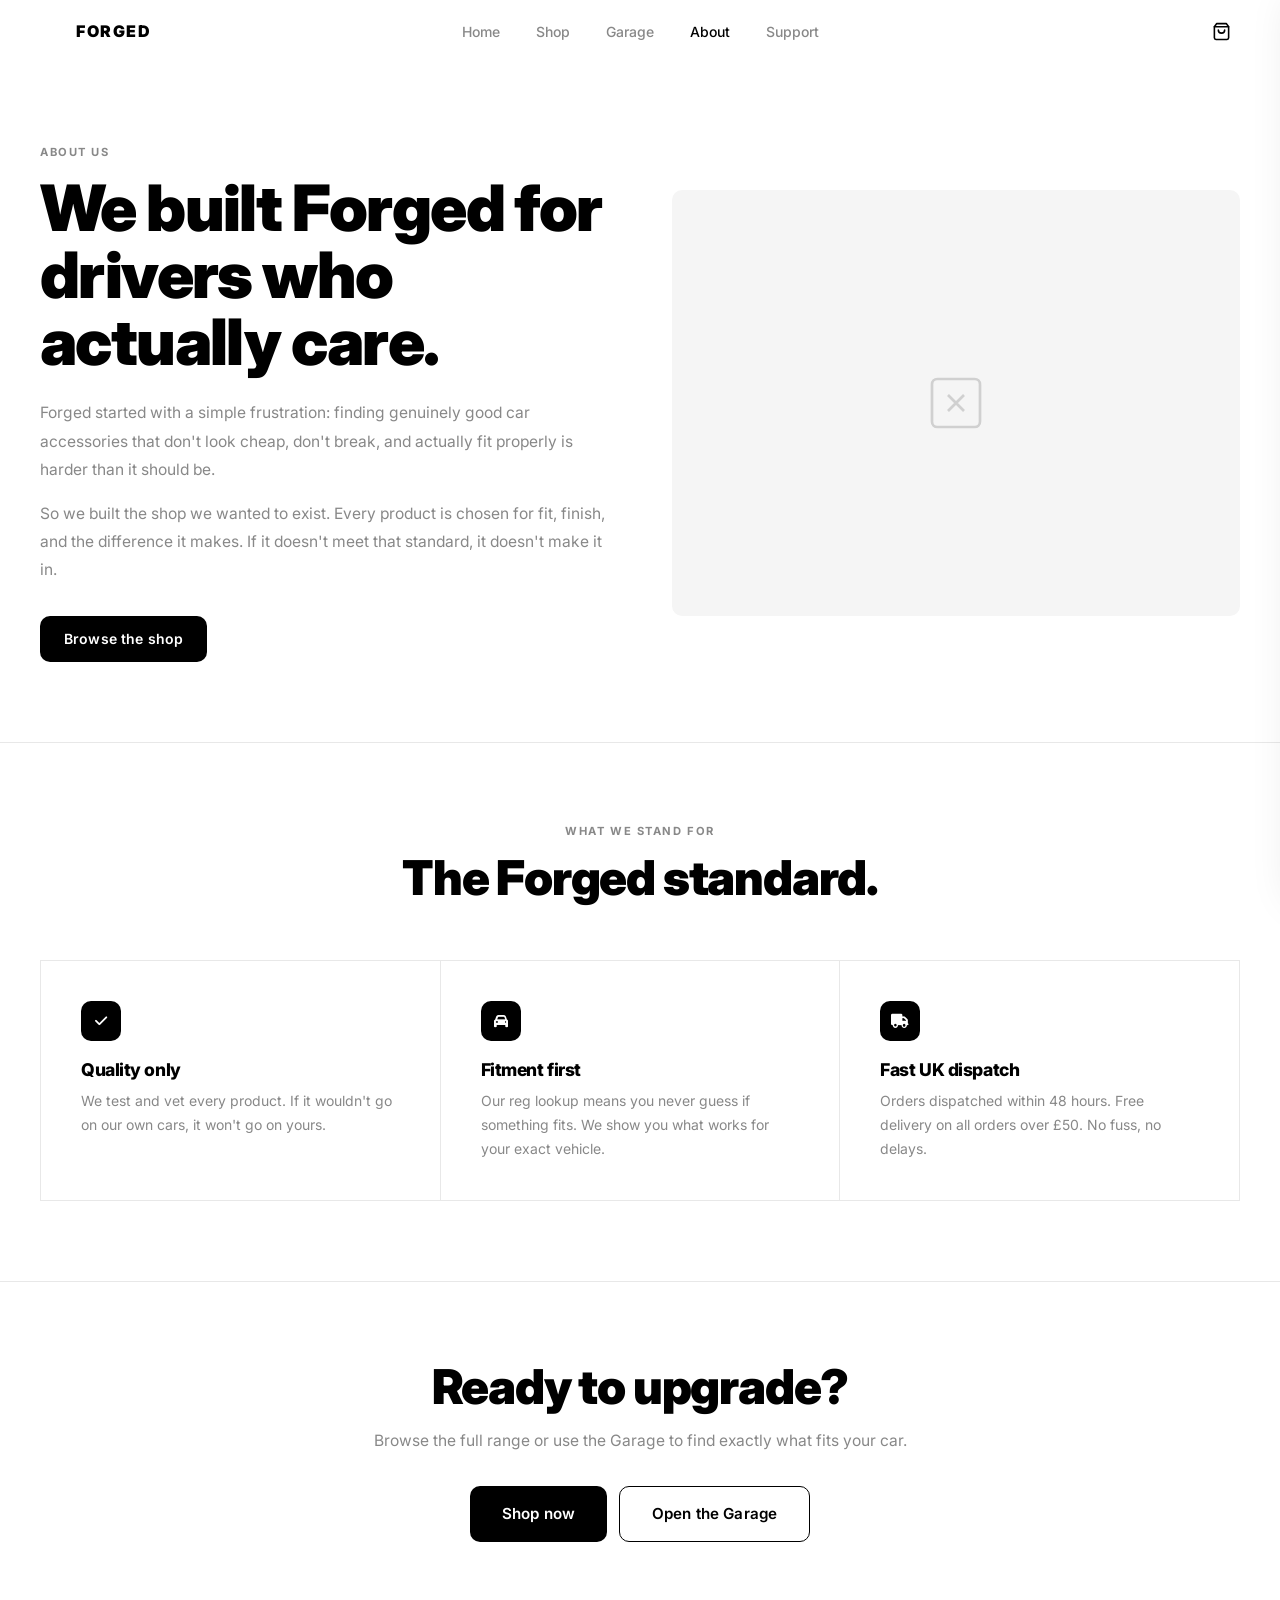
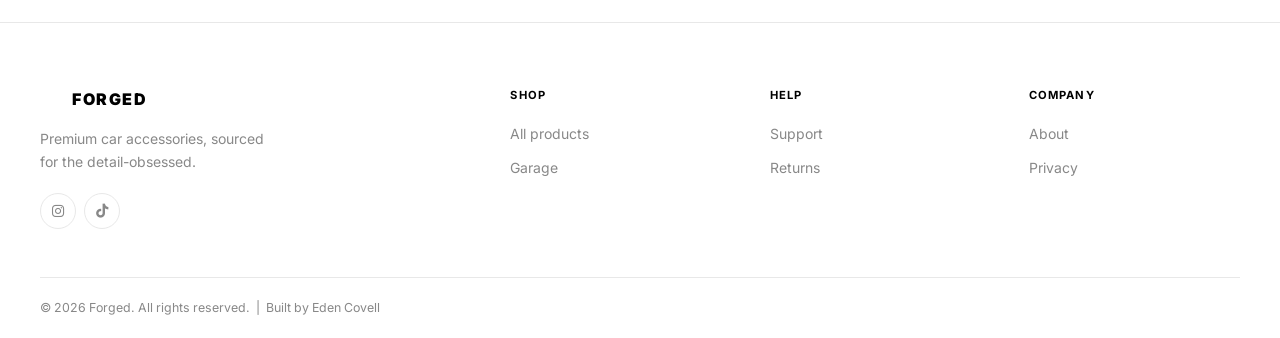
==== about.html @ adfc1748 "Drive. wave animation, Apple-style reveals, footer credit - Drive. now has a diagonal light sweep (:" ====
<!DOCTYPE html>
<html lang="en">
<head>
  <meta charset="UTF-8">
  <meta name="viewport" content="width=device-width, initial-scale=1.0">
  <title>About — Forged</title>
  <link rel="stylesheet" href="css/style.css">
  <link rel="stylesheet" href="https://cdnjs.cloudflare.com/ajax/libs/font-awesome/6.5.0/css/all.min.css">
  <link rel="preconnect" href="https://fonts.googleapis.com">
  <link rel="preconnect" href="https://fonts.gstatic.com" crossorigin>
  <link href="https://fonts.googleapis.com/css2?family=Inter:wght@300;400;500;600;700;800;900&display=swap" rel="stylesheet">
</head>
<body>

  <nav class="navbar" id="navbar">
    <div class="nav-inner">
      <a href="index.html" class="nav-logo">
        <div class="nav-logo-img-wrap"><img src="1.svg" alt="" class="nav-logo-img"></div>
        Forged
      </a>
      <ul class="nav-links">
        <li><a href="index.html">Home</a></li><li><a href="shop.html">Shop</a></li>
        <li><a href="garage.html">Garage</a></li><li><a href="about.html" class="active">About</a></li>
        <li><a href="contact.html">Support</a></li>
      </ul>
      <div class="nav-actions">
        <button class="nav-icon-btn" onclick="openCart()">
          <svg viewBox="0 0 24 24" fill="none" stroke="currentColor" stroke-width="2" stroke-linecap="round" stroke-linejoin="round"><path d="M6 2 3 6v14a2 2 0 0 0 2 2h14a2 2 0 0 0 2-2V6l-3-4z"/><line x1="3" x2="21" y1="6" y2="6"/><path d="M16 10a4 4 0 0 1-8 0"/></svg>
          <span class="cart-badge" style="display:none">0</span>
        </button>
        <div class="nav-hamburger" id="hamburger"><span></span><span></span><span></span></div>
      </div>
    </div>
  </nav>
  <div class="nav-mobile" id="mobile-nav">
    <a href="index.html">Home</a><a href="shop.html">Shop</a>
    <a href="garage.html">Garage</a><a href="about.html">About</a><a href="contact.html">Support</a>
  </div>

  <!-- About Hero -->
  <section class="about-hero-sec" style="padding: 80px 40px; border-bottom: 1px solid var(--grey-200);">
    <div class="about-hero-grid" style="max-width: var(--content-w); margin: 0 auto; display: grid; grid-template-columns: 1fr 1fr; gap: 64px; align-items: center;">
      <div class="reveal">
        <p class="section-label">About us</p>
        <h1 style="font-size: clamp(2.5rem, 5vw, 4rem); font-weight: 900; letter-spacing: -0.025em; margin-bottom: 24px;">We built Forged for drivers who actually care.</h1>
        <p style="color: var(--grey-500); line-height: 1.8; font-size: 0.975rem; margin-bottom: 16px;">
          Forged started with a simple frustration: finding genuinely good car accessories that don't look cheap, don't break, and actually fit properly is harder than it should be.
        </p>
        <p style="color: var(--grey-500); line-height: 1.8; font-size: 0.975rem; margin-bottom: 32px;">
          So we built the shop we wanted to exist. Every product is chosen for fit, finish, and the difference it makes. If it doesn't meet that standard, it doesn't make it in.
        </p>
        <a href="shop.html" class="btn btn-primary">Browse the shop</a>
      </div>
      <div class="reveal reveal-delay-1">
        <div style="aspect-ratio: 4/3; background: var(--grey-100); border-radius: var(--radius); overflow: hidden; display: flex; align-items: center; justify-content: center;">
          <!-- Replace with a real image -->
          <svg width="64" height="64" viewBox="0 0 24 24" fill="none" stroke="var(--grey-300)" stroke-width="1">
            <rect x="3" y="3" width="18" height="18" rx="2"/><path d="m9 9 6 6M15 9l-6 6"/>
          </svg>
        </div>
      </div>
    </div>
  </section>

  <!-- Values -->
  <section class="about-values-sec" style="padding: 80px 40px; border-bottom: 1px solid var(--grey-200);">
    <div style="max-width: var(--content-w); margin: 0 auto;">
      <div style="text-align: center; margin-bottom: 56px;" class="reveal">
        <p class="section-label">What we stand for</p>
        <h2 class="section-title">The Forged standard.</h2>
      </div>
      <div class="about-values-grid" style="display: grid; grid-template-columns: repeat(3, 1fr); gap: 1px; background: var(--grey-200); border: 1px solid var(--grey-200);">
        <div style="background: var(--white); padding: 40px;" class="reveal">
          <div style="width:40px;height:40px;background:var(--black);border-radius:10px;display:flex;align-items:center;justify-content:center;margin-bottom:20px;">
            <i class="fa-solid fa-check" style="color:white;font-size:14px;"></i>
          </div>
          <h4 style="font-size: 1.1rem; font-weight: 800; margin-bottom: 10px;">Quality only</h4>
          <p style="color: var(--grey-500); font-size: 0.875rem; line-height: 1.7;">We test and vet every product. If it wouldn't go on our own cars, it won't go on yours.</p>
        </div>
        <div style="background: var(--white); padding: 40px;" class="reveal reveal-delay-1">
          <div style="width:40px;height:40px;background:var(--black);border-radius:10px;display:flex;align-items:center;justify-content:center;margin-bottom:20px;">
            <i class="fa-solid fa-car" style="color:white;font-size:14px;"></i>
          </div>
          <h4 style="font-size: 1.1rem; font-weight: 800; margin-bottom: 10px;">Fitment first</h4>
          <p style="color: var(--grey-500); font-size: 0.875rem; line-height: 1.7;">Our reg lookup means you never guess if something fits. We show you what works for your exact vehicle.</p>
        </div>
        <div style="background: var(--white); padding: 40px;" class="reveal reveal-delay-2">
          <div style="width:40px;height:40px;background:var(--black);border-radius:10px;display:flex;align-items:center;justify-content:center;margin-bottom:20px;">
            <i class="fa-solid fa-truck" style="color:white;font-size:14px;"></i>
          </div>
          <h4 style="font-size: 1.1rem; font-weight: 800; margin-bottom: 10px;">Fast UK dispatch</h4>
          <p style="color: var(--grey-500); font-size: 0.875rem; line-height: 1.7;">Orders dispatched within 48 hours. Free delivery on all orders over £50. No fuss, no delays.</p>
        </div>
      </div>
    </div>
  </section>

  <!-- CTA -->
  <section style="padding: 80px 40px; text-align: center;">
    <div style="max-width: 600px; margin: 0 auto;" class="reveal">
      <h2 class="section-title" style="margin-bottom: 16px;">Ready to upgrade?</h2>
      <p style="color: var(--grey-500); margin-bottom: 32px; font-size: 0.975rem;">Browse the full range or use the Garage to find exactly what fits your car.</p>
      <div style="display: flex; gap: 12px; justify-content: center; flex-wrap: wrap;">
        <a href="shop.html" class="btn btn-primary btn-lg">Shop now</a>
        <a href="garage.html" class="btn btn-outline btn-lg">Open the Garage</a>
      </div>
    </div>
  </section>

  <footer>
    <div class="footer-inner">
      <div class="footer-top">
        <div>
          <div class="footer-brand-logo"><div class="footer-logo-img-wrap"><img src="1.svg" alt="" class="footer-logo-img"></div>Forged</div>
          <p class="footer-tagline">Premium car accessories, sourced for the detail-obsessed.</p>
          <div class="footer-socials"><a href="#" class="footer-social"><i class="fa-brands fa-instagram"></i></a><a href="#" class="footer-social"><i class="fa-brands fa-tiktok"></i></a></div>
        </div>
        <div><p class="footer-col-title">Shop</p><div class="footer-links"><a href="shop.html">All products</a><a href="garage.html">Garage</a></div></div>
        <div><p class="footer-col-title">Help</p><div class="footer-links"><a href="contact.html">Support</a><a href="contact.html">Returns</a></div></div>
        <div><p class="footer-col-title">Company</p><div class="footer-links"><a href="about.html">About</a><a href="privacy.html">Privacy</a></div></div>
      </div>
      <div class="footer-bottom"><p class="footer-copy">&copy; 2026 Forged. All rights reserved. &nbsp;|&nbsp; Built by Eden Covell</p></div>
    </div>
  </footer>

  <div class="cart-overlay" id="cart-overlay"></div>
  <div class="cart-drawer" id="cart-drawer">
    <div class="cart-drawer-header">
      <div><p class="cart-drawer-title">Your cart</p><p class="cart-drawer-count" id="cart-drawer-count">0 items</p></div>
      <button class="cart-close" onclick="closeCart()">&times;</button>
    </div>
    <div class="cart-items-list" id="cart-items-list"></div>
    <div class="cart-drawer-footer" id="cart-drawer-footer" style="display:none;">
      <div class="cart-total-row"><span class="cart-total-label">Total</span><span class="cart-total-amount" id="cart-total">£0.00</span></div>
      <button class="btn btn-primary btn-lg cart-checkout-btn" onclick="shopifyCheckout()">Checkout</button>
      <p class="cart-note">Free UK delivery on orders over £50</p>
    </div>
  </div>

  <script src="js/cart.js"></script>
  <script src="js/shopify.js"></script>
  <script src="js/main.js"></script>
</body>
</html>
---- css/style.css ----
/* ============================================================
   FORGED — Style Sheet
   Black/White Premium — Inter Font
   ============================================================ */

/* ---- Variables ---- */
:root {
  --black: #000000;
  --white: #ffffff;
  --grey-100: #f5f5f5;
  --grey-200: #e8e8e8;
  --grey-300: #d0d0d0;
  --grey-500: #888888;
  --grey-700: #444444;
  --font: 'Inter', -apple-system, BlinkMacSystemFont, 'Segoe UI', sans-serif;
  --nav-h: 64px;
  --max-w: 1440px;
  --content-w: 1280px;
  --radius: 10px;
  --radius-pill: 999px;
  --transition: 180ms ease;
}

/* ---- Reset ---- */
*, *::before, *::after { box-sizing: border-box; margin: 0; padding: 0; }
html { font-size: 16px; scroll-behavior: smooth; -webkit-text-size-adjust: 100%; }
body {
  font-family: var(--font);
  background: var(--white);
  color: var(--black);
  line-height: 1.6;
  -webkit-font-smoothing: antialiased;
}
img { display: block; max-width: 100%; }
a { color: inherit; text-decoration: none; }
ul { list-style: none; }
button { font-family: var(--font); cursor: pointer; border: none; background: none; }
input, select, textarea { font-family: var(--font); }

/* ---- Typography ---- */
h1, h2, h3, h4 { line-height: 1.05; letter-spacing: -0.025em; font-weight: 900; }

/* ---- Layout ---- */
.wrap       { max-width: var(--content-w); margin: 0 auto; padding: 0 40px; }
.wrap--wide { max-width: var(--max-w);     margin: 0 auto; padding: 0 40px; }

/* ---- Buttons ---- */
.btn {
  display: inline-flex; align-items: center; gap: 8px;
  padding: 12px 24px;
  font-size: 0.875rem; font-weight: 600; letter-spacing: 0.01em;
  border-radius: var(--radius);
  transition: var(--transition);
  white-space: nowrap;
  cursor: pointer;
}
.btn-primary { background: var(--black); color: var(--white); }
.btn-primary:hover { background: #222; transform: translateY(-1px); }
.btn-outline { background: transparent; color: var(--black); border: 1.5px solid var(--black); }
.btn-outline:hover { background: var(--black); color: var(--white); }
.btn-ghost { background: var(--grey-100); color: var(--black); border: 1px solid var(--grey-200); }
.btn-ghost:hover { background: var(--grey-200); }
.btn-sm  { padding: 8px 16px; font-size: 0.8rem; }
.btn-lg  { padding: 15px 32px; font-size: 0.95rem; border-radius: var(--radius); }
.btn-xs  { padding: 6px 12px; font-size: 0.75rem; }

/* ---- Divider ---- */
.divider { height: 1px; background: var(--grey-200); border: none; margin: 0; }

/* ============================================================
   NAVBAR
   ============================================================ */
.navbar {
  position: sticky; top: 0; z-index: 100;
  background: var(--white);
  border-bottom: 1px solid transparent;
  transition: border-color var(--transition), box-shadow var(--transition);
  height: var(--nav-h);
}
.navbar.scrolled {
  border-color: var(--grey-200);
  box-shadow: 0 1px 16px rgba(0,0,0,0.06);
}
.nav-inner {
  display: grid;
  grid-template-columns: 1fr auto 1fr;
  align-items: center;
  height: 100%;
  max-width: var(--max-w);
  margin: 0 auto;
  padding: 0 40px;
}
.nav-logo {
  font-size: 1rem; font-weight: 900;
  letter-spacing: 0.1em; text-transform: uppercase;
  display: flex; align-items: center; gap: 8px;
  color: var(--black);
}
.nav-logo-img-wrap {
  width: 28px; height: 28px;
  overflow: hidden;
  position: relative;
  flex-shrink: 0;
}
.nav-logo-img {
  position: absolute;
  width: 70px; height: 70px;
  top: -15px; left: -21px;
}

.nav-links { display: flex; align-items: center; gap: 36px; }
.nav-links a {
  font-size: 0.875rem; font-weight: 500;
  color: var(--grey-500);
  transition: color var(--transition);
}
.nav-links a:hover, .nav-links a.active { color: var(--black); }

.nav-actions {
  display: flex; align-items: center; justify-content: flex-end; gap: 4px;
}
.nav-icon-btn {
  position: relative; width: 38px; height: 38px;
  display: flex; align-items: center; justify-content: center;
  border-radius: 50%; color: var(--black);
  transition: background var(--transition);
}
.nav-icon-btn:hover { background: var(--grey-100); }
.nav-icon-btn svg { width: 19px; height: 19px; }
.cart-badge {
  position: absolute; top: 3px; right: 3px;
  min-width: 16px; height: 16px;
  background: var(--black); color: var(--white);
  font-size: 9px; font-weight: 700; border-radius: 999px;
  display: flex; align-items: center; justify-content: center;
  padding: 0 3px;
}

/* Hamburger with X animation */
.nav-hamburger {
  display: none;
  flex-direction: column; gap: 5px;
  width: 38px; height: 38px;
  align-items: center; justify-content: center; cursor: pointer;
}
.nav-hamburger span {
  display: block; width: 22px; height: 2px;
  background: var(--black); border-radius: 2px;
  transition: transform 280ms cubic-bezier(0.4,0,0.2,1),
              opacity 200ms ease;
  transform-origin: center;
}
.nav-hamburger.open span:nth-child(1) { transform: translateY(7px) rotate(45deg); }
.nav-hamburger.open span:nth-child(2) { opacity: 0; transform: scaleX(0); }
.nav-hamburger.open span:nth-child(3) { transform: translateY(-7px) rotate(-45deg); }

.nav-mobile {
  display: none;
  position: fixed; top: var(--nav-h); left: 0; right: 0;
  background: var(--white); border-bottom: 1px solid var(--grey-200);
  padding: 16px 24px;
  flex-direction: column; gap: 4px;
  z-index: 99;
  box-shadow: 0 8px 24px rgba(0,0,0,0.08);
}
.nav-mobile.open { display: flex; }
.nav-mobile a {
  padding: 12px 0; font-size: 1rem; font-weight: 600;
  border-bottom: 1px solid var(--grey-100); color: var(--black);
}
.nav-mobile a:last-child { border-bottom: none; }

/* ============================================================
   HERO — Full-screen animated
   ============================================================ */
@keyframes hwReveal {
  from { opacity: 0; transform: translateY(64px) skewY(2deg); filter: blur(3px); }
  to   { opacity: 1; transform: none; filter: blur(0); }
}
@keyframes fadeUp {
  from { opacity: 0; transform: translateY(22px); }
  to   { opacity: 1; transform: none; }
}
@keyframes fadeIn {
  from { opacity: 0; }
  to   { opacity: 1; }
}
@keyframes carbonShimmer {
  0%   { transform: translateX(-130%); opacity: 0; }
  12%  { opacity: 1; }
  88%  { opacity: 1; }
  100% { transform: translateX(130%); opacity: 0; }
}
@keyframes carbonGlow {
  0%, 100% { opacity: 0.09; }
  50%       { opacity: 0.19; }
}

@keyframes scrollPulse {
  0%, 100% { transform: scaleY(0); transform-origin: top; opacity: 1; }
  60%       { transform: scaleY(1); transform-origin: top; opacity: 1; }
  61%       { transform: scaleY(1); transform-origin: bottom; }
  100%      { transform: scaleY(0); transform-origin: bottom; opacity: 0.4; }
}

.hero {
  position: relative;
  min-height: 100vh;
  display: flex; align-items: center;
  overflow: hidden;
  background-color: #0b0b0b;
  background-image:
    repeating-linear-gradient(
      45deg,
      transparent 0, transparent 5px,
      rgba(255,255,255,0.028) 5px, rgba(255,255,255,0.028) 6px,
      transparent 6px, transparent 12px,
      rgba(255,255,255,0.014) 12px, rgba(255,255,255,0.014) 13px
    ),
    repeating-linear-gradient(
      -45deg,
      transparent 0, transparent 5px,
      rgba(255,255,255,0.028) 5px, rgba(255,255,255,0.028) 6px,
      transparent 6px, transparent 12px,
      rgba(255,255,255,0.014) 12px, rgba(255,255,255,0.014) 13px
    );
  background-size: 13px 13px;
}
.hero-bg {
  position: absolute; inset: 0; pointer-events: none; overflow: hidden;
}
.hero-bg-word {
  position: absolute; right: -0.03em; bottom: -0.07em;
  font-size: clamp(10rem, 19vw, 21rem);
  font-weight: 900; letter-spacing: -0.04em; line-height: 1;
  color: rgba(255,255,255,0.022);
  user-select: none; text-transform: uppercase; pointer-events: none;
}
.hero-carbon-shimmer {
  position: absolute; inset: 0;
  background: linear-gradient(
    103deg,
    transparent 0%, transparent 35%,
    rgba(255,255,255,0.025) 41%,
    rgba(255,255,255,0.09) 50%,
    rgba(255,255,255,0.025) 59%,
    transparent 65%, transparent 100%
  );
  animation: carbonShimmer 7s cubic-bezier(0.4,0,0.6,1) infinite;
  animation-delay: 2s;
  pointer-events: none; will-change: transform;
}
.hero-carbon-fmark {
  position: absolute; inset: 0;
  display: flex; align-items: center; justify-content: center;
  pointer-events: none;
}
.hero-carbon-fmark img {
  width: min(70%, 460px);
  mix-blend-mode: screen;
  animation: carbonGlow 8s ease-in-out infinite;
  user-select: none;
}
.hero-carbon-vignette {
  position: absolute; inset: 0;
  background: radial-gradient(ellipse 90% 90% at 40% 50%, transparent 28%, rgba(0,0,0,0.55) 100%);
  pointer-events: none;
}
.hero-inner {
  position: relative; z-index: 2;
  max-width: var(--content-w); margin: 0 auto; width: 100%;
  padding: 120px 80px 100px;
}
.hero-eyebrow {
  margin-bottom: 28px;
  animation: fadeUp 0.6s 0.1s both;
}
.hero-badge {
  display: inline-flex; align-items: center;
  padding: 5px 14px;
  border: 1px solid rgba(255,255,255,0.18); border-radius: 999px;
  font-size: 0.68rem; font-weight: 700;
  letter-spacing: 0.12em; text-transform: uppercase;
  color: rgba(255,255,255,0.5);
}
.hero-headline {
  font-size: clamp(4rem, 8vw, 9rem);
  font-weight: 900; line-height: 0.92; letter-spacing: -0.04em;
  color: #fff; margin-bottom: 32px;
}
/* Each word animates individually */
.hw {
  display: inline-block;
  animation: hwReveal 0.9s cubic-bezier(0.16, 1, 0.3, 1) var(--d, 0s) both;
}
/* "Drive." — light wave sweeps left to right like CF catching light */
.hw-carbon {
  position: relative;
  display: inline-block;
  overflow: hidden;
  color: rgba(255,255,255,0.55);
  animation:
    hwReveal 0.9s cubic-bezier(0.16, 1, 0.3, 1) 0.5s both,
    driveGlow 5s ease-in-out 1.4s infinite;
}
.hw-carbon::before {
  content: '';
  position: absolute;
  top: -5%; left: 0;
  width: 65px;
  height: 110%;
  background: linear-gradient(
    90deg,
    transparent 0%,
    rgba(255,255,255,0.12) 20%,
    rgba(255,255,255,0.88) 50%,
    rgba(255,255,255,0.12) 80%,
    transparent 100%
  );
  transform: skewX(-18deg);
  animation: driveWave 5s ease-in-out 1.4s infinite;
  pointer-events: none;
}
@keyframes driveGlow {
  0%   { filter: brightness(0.72); }
  20%  { filter: brightness(1.5) drop-shadow(0 0 20px rgba(255,255,255,0.55)) drop-shadow(0 0 50px rgba(255,255,255,0.2)); }
  62%  { filter: brightness(1.5) drop-shadow(0 0 20px rgba(255,255,255,0.55)) drop-shadow(0 0 50px rgba(255,255,255,0.2)); }
  84%  { filter: brightness(0.72); }
  100% { filter: brightness(0.72); }
}
@keyframes driveWave {
  0%   { left: -12%; opacity: 0; }
  14%  { left: -12%; opacity: 0; }
  16%  { opacity: 1; }
  44%  { left: 112%; opacity: 1; }
  45%  { left: 112%; opacity: 0; }
  100% { left: 112%; opacity: 0; }
}
.hero-sub {
  font-size: 1rem; color: rgba(255,255,255,0.42);
  margin-bottom: 40px; max-width: 400px; line-height: 1.75;
  animation: fadeUp 0.7s 0.65s both;
}
.hero-actions {
  display: flex; gap: 12px; flex-wrap: wrap;
  margin-bottom: 72px;
  animation: fadeUp 0.7s 0.8s both;
}
.btn-white { background: #fff; color: #000; }
.btn-white:hover { background: #e5e5e5; transform: translateY(-2px); }
.btn-ghost-white {
  background: transparent; color: rgba(255,255,255,0.7);
  border: 1.5px solid rgba(255,255,255,0.2);
}
.btn-ghost-white:hover {
  color: #fff; border-color: rgba(255,255,255,0.5);
  background: rgba(255,255,255,0.06);
}
.hero-stats {
  display: flex; align-items: center;
  animation: fadeUp 0.7s 0.95s both;
}
.hero-stat { display: flex; flex-direction: column; gap: 4px; padding: 0 28px; }
.hero-stat:first-child { padding-left: 0; }
.hero-stat-n {
  font-size: 1.7rem; font-weight: 900; color: #fff;
  letter-spacing: -0.03em; line-height: 1;
}
.hero-stat-l {
  font-size: 0.7rem; color: rgba(255,255,255,0.36);
  font-weight: 500; letter-spacing: 0.03em;
}
.hero-stat-div {
  width: 1px; height: 30px; background: rgba(255,255,255,0.1); flex-shrink: 0;
}
.hero-scroll {
  position: absolute; bottom: 32px; left: 80px;
  display: flex; flex-direction: column; align-items: center; gap: 10px;
  color: rgba(255,255,255,0.25); font-size: 0.6rem;
  font-weight: 700; letter-spacing: 0.12em; text-transform: uppercase;
  animation: fadeIn 1s 1.4s both; pointer-events: none;
}
.hero-scroll-track {
  width: 1px; height: 38px;
  background: rgba(255,255,255,0.12);
  position: relative; overflow: hidden;
}
.hero-scroll-track::after {
  content: ''; position: absolute; inset: 0;
  background: rgba(255,255,255,0.65);
  transform: scaleY(0); transform-origin: top;
  animation: scrollPulse 2.2s ease-in-out 1.8s infinite;
}

/* ============================================================
   FEATURE STRIP
   ============================================================ */
.feature-strip {
  background: #080808;
  border-bottom: 1px solid #1e1e1e;
}
.feature-strip-inner {
  max-width: var(--max-w); margin: 0 auto;
  padding: 0 40px;
  display: grid; grid-template-columns: 1fr auto 1fr auto 1fr auto 1fr;
  align-items: center; height: 54px;
}
.feature-item {
  display: flex; align-items: center; justify-content: center; gap: 9px;
  font-size: 0.76rem; font-weight: 600; letter-spacing: 0.01em;
  color: rgba(255,255,255,0.38);
}
.feature-item i { color: rgba(255,255,255,0.2); font-size: 0.82rem; }
.feature-sep { width: 1px; height: 18px; background: rgba(255,255,255,0.08); }

/* ============================================================
   REG LOOKUP SECTION — UK Plate style
   ============================================================ */
.reg-section {
  padding: 80px 40px;
  border-bottom: 1px solid #222;
  background-color: #0d0d0d;
  background-image:
    repeating-linear-gradient(
      -45deg,
      rgba(255,255,255,0) 0px, rgba(255,255,255,0) 2px,
      rgba(255,255,255,0.036) 2px, rgba(255,255,255,0.036) 3px,
      rgba(255,255,255,0) 3px, rgba(255,255,255,0) 5px,
      rgba(255,255,255,0.015) 5px, rgba(255,255,255,0.015) 6px,
      rgba(255,255,255,0) 6px, rgba(255,255,255,0) 8px
    ),
    repeating-linear-gradient(
      45deg,
      rgba(255,255,255,0) 0px, rgba(255,255,255,0) 2px,
      rgba(255,255,255,0.036) 2px, rgba(255,255,255,0.036) 3px,
      rgba(255,255,255,0) 3px, rgba(255,255,255,0) 5px,
      rgba(255,255,255,0.015) 5px, rgba(255,255,255,0.015) 6px,
      rgba(255,255,255,0) 6px, rgba(255,255,255,0) 8px
    );
  background-size: 8px 8px, 8px 8px;
}
.reg-section .section-label  { color: rgba(255,255,255,0.4); }
.reg-section .section-title  { color: var(--white); }
.reg-section .section-sub    { color: rgba(255,255,255,0.5); }
.reg-section .reg-disclaimer { color: rgba(255,255,255,0.3); }
.reg-section-inner {
  max-width: 600px; margin: 0 auto; text-align: center;
}
.section-label {
  font-size: 0.7rem; font-weight: 700;
  letter-spacing: 0.14em; text-transform: uppercase;
  color: var(--grey-500); margin-bottom: 12px;
}
.section-title {
  font-size: clamp(1.8rem, 4vw, 3rem);
  font-weight: 900; letter-spacing: -0.025em; margin-bottom: 12px;
}
.section-sub {
  color: var(--grey-500); font-size: 0.925rem;
  max-width: 480px; margin: 0 auto 40px; line-height: 1.7;
}

.reg-form {
  display: flex; gap: 10px;
  max-width: 480px; margin: 0 auto 20px;
  align-items: stretch;
}
.reg-form-plate {
  display: flex; flex: 1;
  border-radius: 8px; overflow: hidden;
  border: 3px solid var(--black);
  height: 58px;
}
.reg-gb {
  background: #003399; color: var(--white);
  width: 56px; flex-shrink: 0;
  display: flex; flex-direction: column;
  align-items: center; justify-content: center; gap: 4px;
}
.reg-gb-flag-svg {
  width: 30px; height: 19px;
  border-radius: 3px; display: block;
  box-shadow: 0 0 0 1.5px rgba(255,255,255,0.35);
}
.reg-gb-text { font-size: 8px; font-weight: 900; letter-spacing: 0.05em; }
.reg-input {
  flex: 1; border: none;
  background: #FFDD00;
  padding: 0 14px 8px;
  font-size: 1.4rem; font-weight: 900;
  letter-spacing: 0.12em; text-transform: uppercase;
  color: var(--black); font-family: var(--font);
}
.reg-input::placeholder {
  font-weight: 700;
  color: rgba(0,0,0,0.32);
  letter-spacing: 0.08em;
}
.reg-input:focus { outline: none; }
.reg-submit {
  height: 58px;
  background: #003399; color: var(--white);
  border: none; padding: 0 22px;
  border-radius: 8px;
  font-size: 0.875rem; font-weight: 700;
  cursor: pointer; white-space: nowrap;
  letter-spacing: 0.04em; text-transform: uppercase;
  transition: background var(--transition);
  flex-shrink: 0; font-family: var(--font);
  display: flex; align-items: center; gap: 8px;
}
.reg-submit:hover { background: #004acc; }
.reg-submit:disabled { opacity: 0.5; cursor: not-allowed; }

.reg-result-box { min-height: 48px; margin-top: 16px; }
.reg-result {
  display: flex; align-items: center; justify-content: center;
  gap: 20px; flex-wrap: wrap;
  padding: 16px 24px;
  background: var(--white); border: 1px solid var(--grey-200); border-radius: var(--radius);
}
.reg-result-vehicle { display: flex; align-items: center; gap: 10px; flex-wrap: wrap; }
.reg-make { font-size: 1.1rem; font-weight: 900; text-transform: uppercase; letter-spacing: 0.04em; }
.reg-model { font-size: 1.1rem; font-weight: 600; }
.reg-trim, .reg-year { font-size: 0.875rem; color: var(--grey-500); }
.reg-error {
  padding: 12px 16px;
  background: #fff3f3; border: 1px solid #ffd0d0;
  border-radius: var(--radius); color: #c0392b; font-size: 0.875rem;
}
.reg-disclaimer { font-size: 0.72rem; color: var(--grey-500); margin-top: 16px; }

/* ============================================================
   PRODUCTS GRID
   ============================================================ */
.products-section {
  padding: 80px 0;
  border-bottom: 1px solid var(--grey-200);
}
.section-header {
  display: flex; align-items: flex-end; justify-content: space-between;
  margin-bottom: 40px;
  padding: 0 40px;
  max-width: var(--max-w); margin-left: auto; margin-right: auto;
}
.section-header-left .section-label { margin-bottom: 8px; }
.section-header-left .section-title { margin-bottom: 0; }

.products-grid {
  display: grid;
  grid-template-columns: repeat(4, 1fr);
  border-top: 1px solid var(--grey-200);
  border-left: 1px solid var(--grey-200);
}
.product-card {
  border-right: 1px solid var(--grey-200);
  border-bottom: 1px solid var(--grey-200);
  display: flex; flex-direction: column;
  background: var(--white);
  transition: background 220ms ease;
  cursor: pointer;
  overflow: hidden;
  position: relative;
}
.product-card::before {
  content: ''; position: absolute;
  top: 0; left: 0; bottom: 0; width: 2px;
  background: var(--black);
  transform: scaleY(0); transform-origin: bottom;
  transition: transform 360ms cubic-bezier(0.16, 1, 0.3, 1);
  z-index: 1;
}
.product-card:hover::before { transform: scaleY(1); }
.product-card:hover { background: var(--grey-100); }
.product-img {
  aspect-ratio: 4/3; overflow: hidden;
  background: var(--grey-100);
  position: relative;
}
.product-img img {
  width: 100%; height: 100%; object-fit: cover;
  transition: transform 500ms cubic-bezier(0.4,0,0.2,1);
}
.product-card:hover .product-img img { transform: scale(1.06); }
.product-img-placeholder {
  width: 100%; height: 100%;
  display: flex; align-items: center; justify-content: center;
  background: var(--grey-100);
}
.product-img-placeholder svg { color: var(--grey-300); }
.product-badge {
  position: absolute; top: 10px; left: 10px;
  background: var(--black); color: var(--white);
  font-size: 0.65rem; font-weight: 700;
  letter-spacing: 0.06em; text-transform: uppercase;
  padding: 3px 9px; border-radius: var(--radius-pill);
}
.product-info {
  flex: 1; padding: 18px 20px 12px;
  display: flex; flex-direction: column; gap: 4px;
}
.product-category {
  font-size: 0.65rem; font-weight: 600;
  letter-spacing: 0.08em; text-transform: uppercase;
  color: var(--grey-500);
}
.product-name { font-size: 0.9rem; font-weight: 700; line-height: 1.3; margin-top: 2px; }
.product-footer {
  display: flex; align-items: center; justify-content: space-between;
  padding: 0 20px 18px;
}
.product-price { font-size: 1rem; font-weight: 800; }
.product-price .was {
  font-size: 0.8rem; font-weight: 400;
  color: var(--grey-500); text-decoration: line-through; margin-left: 6px;
}
.product-add-btn {
  display: inline-flex; align-items: center; gap: 5px;
  padding: 7px 13px;
  background: var(--black); color: var(--white);
  border-radius: var(--radius); font-size: 0.75rem; font-weight: 600;
  cursor: pointer; border: none;
  transition: background var(--transition), transform var(--transition);
  font-family: var(--font); white-space: nowrap;
}
.product-add-btn:hover { background: #333; transform: translateY(-1px); }

/* Shop page filters */
.shop-filters {
  display: flex; gap: 8px; flex-wrap: wrap;
  padding: 24px 40px; border-bottom: 1px solid var(--grey-200);
  max-width: var(--max-w); margin: 0 auto;
}
.filter-btn {
  padding: 7px 18px; font-size: 0.8rem; font-weight: 600;
  border: 1.5px solid var(--grey-200);
  border-radius: var(--radius-pill);
  background: var(--white); color: var(--grey-700);
  cursor: pointer; transition: var(--transition);
}
.filter-btn:hover, .filter-btn.active {
  background: var(--black); color: var(--white); border-color: var(--black);
}

/* ============================================================
   BRAND STATEMENT — dark editorial
   ============================================================ */
.brand-statement {
  padding: 100px 40px;
  border-bottom: 1px solid #1e1e1e;
  text-align: center;
  background: #0d0d0d;
}
.brand-statement-inner { max-width: 800px; margin: 0 auto; }
.brand-statement-title {
  font-size: clamp(2rem, 5vw, 3.75rem);
  font-weight: 900; letter-spacing: -0.025em; margin-bottom: 28px;
  color: #fff;
}
.brand-statement-body {
  font-size: 0.975rem; color: rgba(255,255,255,0.38);
  line-height: 1.85; max-width: 680px; margin: 0 auto 48px;
}
.brand-statement-body strong { color: rgba(255,255,255,0.85); font-weight: 600; }

.stats-row {
  display: grid; grid-template-columns: repeat(3, 1fr);
  gap: 24px; padding-top: 48px; border-top: 1px solid #222;
}
.stat-item { display: flex; flex-direction: column; align-items: center; gap: 6px; }
.stat-num {
  font-size: clamp(2.2rem, 5vw, 3.5rem);
  font-weight: 900; letter-spacing: -0.03em; line-height: 1;
  color: #fff;
}
.stat-label { font-size: 0.825rem; color: rgba(255,255,255,0.35); font-weight: 500; }

/* ============================================================
   CART DRAWER
   ============================================================ */
.cart-overlay {
  display: none; position: fixed; inset: 0;
  background: rgba(0,0,0,0.4); backdrop-filter: blur(2px);
  z-index: 200;
}
.cart-overlay.open { display: block; }
.cart-drawer {
  position: fixed; top: 0; right: -420px;
  width: min(400px, 100vw); height: 100vh;
  background: var(--white); border-left: 1px solid var(--grey-200);
  z-index: 201;
  display: flex; flex-direction: column;
  transition: right 300ms cubic-bezier(0.4,0,0.2,1);
  box-shadow: -8px 0 40px rgba(0,0,0,0.1);
}
.cart-drawer.open { right: 0; }
.cart-drawer-header {
  display: flex; align-items: center; justify-content: space-between;
  padding: 20px 24px; border-bottom: 1px solid var(--grey-200);
}
.cart-drawer-title { font-size: 1rem; font-weight: 800; letter-spacing: -0.01em; }
.cart-drawer-count { font-size: 0.8rem; color: var(--grey-500); font-weight: 500; }
.cart-close {
  width: 34px; height: 34px;
  display: flex; align-items: center; justify-content: center;
  border-radius: 50%; background: var(--grey-100);
  font-size: 1.1rem; cursor: pointer; transition: background var(--transition);
}
.cart-close:hover { background: var(--grey-200); }
.cart-items-list { flex: 1; overflow-y: auto; padding: 16px 24px; }
.cart-empty {
  display: flex; flex-direction: column; align-items: center;
  justify-content: center; height: 200px;
  gap: 12px; color: var(--grey-500); text-align: center;
}
.cart-empty i { font-size: 2rem; opacity: 0.4; }
.cart-item-row {
  display: flex; gap: 12px; align-items: flex-start;
  padding: 14px 0; border-bottom: 1px solid var(--grey-100);
}
.cart-item-row:last-child { border-bottom: none; }
.cart-item-img {
  width: 60px; height: 60px; flex-shrink: 0;
  background: var(--grey-100); border-radius: 8px; overflow: hidden;
}
.cart-item-img img { width: 100%; height: 100%; object-fit: cover; }
.cart-item-details { flex: 1; min-width: 0; }
.cart-item-name { font-size: 0.875rem; font-weight: 700; line-height: 1.3; }
.cart-item-meta { font-size: 0.775rem; color: var(--grey-500); margin-top: 2px; }
.cart-item-controls { display: flex; align-items: center; gap: 6px; margin-top: 8px; }
.cart-qty-btn {
  width: 26px; height: 26px;
  border: 1.5px solid var(--grey-200); border-radius: 50%;
  display: flex; align-items: center; justify-content: center;
  font-size: 0.875rem; cursor: pointer;
  transition: var(--transition); background: none;
}
.cart-qty-btn:hover { border-color: var(--black); background: var(--black); color: var(--white); }
.cart-qty-val { font-size: 0.875rem; font-weight: 700; min-width: 20px; text-align: center; }
.cart-item-remove {
  font-size: 0.75rem; color: var(--grey-500);
  text-decoration: underline; cursor: pointer;
  background: none; border: none; font-family: var(--font);
  padding: 0; margin-top: 4px; display: block;
}
.cart-item-price { font-size: 0.925rem; font-weight: 700; flex-shrink: 0; }
.cart-drawer-footer {
  padding: 20px 24px; border-top: 1px solid var(--grey-200);
  display: flex; flex-direction: column; gap: 12px;
}
.cart-total-row { display: flex; justify-content: space-between; align-items: center; }
.cart-total-label { font-size: 0.875rem; font-weight: 600; }
.cart-total-amount { font-size: 1.2rem; font-weight: 900; }
.cart-checkout-btn { width: 100%; justify-content: center; }
.cart-note { font-size: 0.72rem; color: var(--grey-500); text-align: center; }

/* ============================================================
   FOOTER
   ============================================================ */
footer { border-top: 1px solid var(--grey-200); background: var(--white); }
.footer-inner { max-width: var(--max-w); margin: 0 auto; padding: 64px 40px 0; }
.footer-top {
  display: grid; grid-template-columns: 2fr 1fr 1fr 1fr;
  gap: 48px; padding-bottom: 48px; border-bottom: 1px solid var(--grey-200);
}
.footer-brand-logo {
  font-size: 1rem; font-weight: 900;
  letter-spacing: 0.1em; text-transform: uppercase;
  display: flex; align-items: center; gap: 8px; margin-bottom: 14px;
}
.footer-logo-img-wrap {
  width: 24px; height: 24px;
  overflow: hidden;
  position: relative;
  flex-shrink: 0;
}
.footer-logo-img {
  position: absolute;
  width: 60px; height: 60px;
  top: -13px; left: -18px;
}
.footer-tagline {
  font-size: 0.875rem; color: var(--grey-500);
  line-height: 1.65; max-width: 240px; margin-bottom: 20px;
}
.footer-socials { display: flex; gap: 8px; }
.footer-social {
  width: 36px; height: 36px;
  border: 1px solid var(--grey-200); border-radius: 50%;
  display: flex; align-items: center; justify-content: center;
  color: var(--grey-500); font-size: 0.875rem; transition: var(--transition);
}
.footer-social:hover { border-color: var(--black); color: var(--black); background: var(--grey-100); }
.footer-col-title {
  font-size: 0.7rem; font-weight: 700;
  letter-spacing: 0.1em; text-transform: uppercase; margin-bottom: 18px;
}
.footer-links { display: flex; flex-direction: column; gap: 12px; }
.footer-links a { font-size: 0.875rem; color: var(--grey-500); transition: color var(--transition); }
.footer-links a:hover { color: var(--black); }
.footer-bottom {
  display: flex; align-items: center; justify-content: space-between; padding: 20px 0;
}
.footer-copy { font-size: 0.775rem; color: var(--grey-500); }
.footer-payments { display: flex; gap: 6px; align-items: center; }
.pay-tag {
  padding: 3px 8px;
  border: 1px solid var(--grey-200); border-radius: 4px;
  font-size: 0.65rem; font-weight: 700; color: var(--grey-500); letter-spacing: 0.02em;
}

/* ============================================================
   PAGE — GARAGE
   ============================================================ */
.garage-hero {
  padding: 100px 40px 80px;
  text-align: center; border-bottom: 1px solid var(--grey-200);
}
.garage-hero .section-title { font-size: clamp(2.5rem, 5vw, 4rem); margin-bottom: 16px; }
.garage-hero .section-sub { margin-bottom: 48px; }
.garage-results { max-width: var(--max-w); margin: 0 auto; padding: 48px 40px; }
.garage-vehicle-card {
  background: var(--grey-100); border-radius: var(--radius);
  padding: 32px; margin-bottom: 40px;
  display: flex; align-items: center; gap: 32px; border: 1px solid var(--grey-200);
}
.garage-vehicle-info { flex: 1; }
.garage-vehicle-make { font-size: 2rem; font-weight: 900; letter-spacing: -0.02em; }
.garage-vehicle-model { font-size: 1.25rem; font-weight: 600; color: var(--grey-700); }
.garage-vehicle-detail { display: flex; gap: 16px; margin-top: 10px; flex-wrap: wrap; }
.garage-vehicle-detail span { font-size: 0.825rem; color: var(--grey-500); }
.garage-reg-plate {
  background: #FFDD00; color: var(--black);
  padding: 12px 24px; border-radius: 8px;
  font-size: 1.6rem; font-weight: 900; letter-spacing: 0.1em;
  border: 2px solid #cca800; flex-shrink: 0; text-transform: uppercase;
}

/* ============================================================
   PAGE — CONTACT
   ============================================================ */
.contact-section {
  max-width: 700px; margin: 0 auto; padding: 80px 40px;
}
.contact-section h1 { font-size: clamp(2rem, 4vw, 3rem); margin-bottom: 12px; }
.contact-section .section-sub { text-align: left; margin-left: 0; margin-bottom: 40px; }
.form-group { margin-bottom: 20px; }
.form-group label { display: block; font-size: 0.825rem; font-weight: 600; margin-bottom: 6px; }
.form-group input,
.form-group textarea {
  width: 100%; padding: 12px 14px;
  border: 1.5px solid var(--grey-200);
  border-radius: var(--radius);
  font-size: 0.925rem; font-family: var(--font);
  background: var(--white); color: var(--black);
  transition: border-color var(--transition);
}
.form-group input:focus,
.form-group textarea:focus { outline: none; border-color: var(--black); }
.form-group textarea { resize: vertical; min-height: 120px; }

/* Custom animated dropdown */
.custom-select { position: relative; }
.custom-select-trigger {
  display: flex; align-items: center; justify-content: space-between;
  width: 100%; padding: 12px 14px;
  border: 1.5px solid var(--grey-200); border-radius: var(--radius);
  cursor: pointer; background: var(--white);
  transition: border-color var(--transition);
  font-family: var(--font); color: var(--black);
}
.custom-select.open .custom-select-trigger { border-color: var(--black); }
.custom-select-trigger-inner { display: flex; align-items: center; gap: 10px; }
.custom-select-trigger-icon {
  width: 28px; height: 28px;
  background: var(--grey-100); border-radius: 6px;
  display: flex; align-items: center; justify-content: center;
  font-size: 0.8rem; flex-shrink: 0; color: var(--grey-700);
}
.custom-select-trigger-text { font-size: 0.925rem; font-weight: 500; }
.custom-select-arrow {
  transition: transform 0.28s cubic-bezier(0.4,0,0.2,1);
  color: var(--grey-500); font-size: 0.75rem; flex-shrink: 0;
}
.custom-select.open .custom-select-arrow { transform: rotate(180deg); }
.custom-select-panel {
  position: absolute; top: calc(100% + 6px); left: 0; right: 0;
  background: var(--white);
  border: 1.5px solid var(--grey-200); border-radius: var(--radius);
  overflow: hidden;
  opacity: 0; transform: translateY(-8px);
  pointer-events: none;
  transition: opacity 0.22s ease, transform 0.22s ease;
  z-index: 10;
  box-shadow: 0 8px 32px rgba(0,0,0,0.1);
}
.custom-select.open .custom-select-panel {
  opacity: 1; transform: translateY(0); pointer-events: all;
}
.custom-select-option {
  display: flex; align-items: center; gap: 14px;
  padding: 12px 14px; cursor: pointer;
  transition: background var(--transition);
  border-bottom: 1px solid var(--grey-100);
}
.custom-select-option:last-child { border-bottom: none; }
.custom-select-option:hover { background: var(--grey-100); }
.custom-select-option.selected { background: var(--grey-100); }
.custom-select-option-icon {
  width: 34px; height: 34px; background: var(--grey-100); border-radius: 7px;
  display: flex; align-items: center; justify-content: center;
  flex-shrink: 0; font-size: 0.825rem; color: var(--grey-700);
  transition: background var(--transition), color var(--transition);
}
.custom-select-option.selected .custom-select-option-icon {
  background: var(--black); color: var(--white);
}
.custom-select-option-title { font-size: 0.875rem; font-weight: 600; }
.custom-select-option-sub { font-size: 0.75rem; color: var(--grey-500); margin-top: 1px; }

/* ============================================================
   REVEAL ANIMATIONS
   ============================================================ */
.reveal {
  opacity: 0;
  transform: translateY(40px) scale(0.97);
  transition: opacity 0.9s cubic-bezier(0.22, 1, 0.36, 1),
              transform 0.9s cubic-bezier(0.22, 1, 0.36, 1);
}
.reveal-left {
  opacity: 0;
  transform: translateX(-44px) scale(0.97);
  transition: opacity 0.9s cubic-bezier(0.22, 1, 0.36, 1),
              transform 0.9s cubic-bezier(0.22, 1, 0.36, 1);
}
.reveal-right {
  opacity: 0;
  transform: translateX(44px) scale(0.97);
  transition: opacity 0.9s cubic-bezier(0.22, 1, 0.36, 1),
              transform 0.9s cubic-bezier(0.22, 1, 0.36, 1);
}
.reveal-scale {
  opacity: 0;
  transform: scale(0.92);
  transition: opacity 0.9s cubic-bezier(0.22, 1, 0.36, 1),
              transform 0.9s cubic-bezier(0.22, 1, 0.36, 1);
}
.reveal.visible,
.reveal-left.visible,
.reveal-right.visible,
.reveal-scale.visible {
  opacity: 1;
  transform: none;
}
.reveal-delay-1 { transition-delay: 120ms; }
.reveal-delay-2 { transition-delay: 240ms; }
.reveal-delay-3 { transition-delay: 360ms; }
.reveal-delay-4 { transition-delay: 480ms; }

/* ============================================================
   TOAST
   ============================================================ */
.toast {
  position: fixed; bottom: 24px; right: 24px;
  background: var(--black); color: var(--white);
  padding: 12px 20px; border-radius: var(--radius-pill);
  font-size: 0.875rem; font-weight: 600;
  z-index: 9999;
  transform: translateY(80px); opacity: 0;
  transition: transform 300ms ease, opacity 300ms ease;
  pointer-events: none;
}
.toast.show { transform: none; opacity: 1; }

/* ============================================================
   RESPONSIVE
   ============================================================ */
@media (max-width: 1200px) {
  .products-grid { grid-template-columns: repeat(3, 1fr); }
}
@media (max-width: 1024px) {
  .products-grid { grid-template-columns: repeat(2, 1fr); }
  .footer-top { grid-template-columns: 1fr 1fr; gap: 32px; }
  .hero-inner { padding: 100px 48px 80px; }
}
@media (max-width: 768px) {
  :root { --nav-h: 58px; }
  .nav-inner { padding: 0 20px; }
  .nav-links { display: none; }
  .nav-hamburger { display: flex; }
  .hero-inner { padding: 96px 24px 80px; }
  .hero-headline { font-size: clamp(3.2rem, 13vw, 5.5rem); }
  .hero-stat { padding: 0 18px; }
  .hero-stat-n { font-size: 1.4rem; }
  .hero-scroll { left: 24px; }
  .feature-strip-inner { grid-template-columns: 1fr; height: auto; padding: 16px 24px; gap: 12px; }
  .feature-sep { display: none; }
  .feature-item { justify-content: flex-start; }
  .reg-section { padding: 56px 20px; }
  .products-section { padding: 56px 0; }
  .section-header { padding: 0 20px; flex-direction: column; align-items: flex-start; gap: 16px; }
  .brand-statement { padding: 64px 20px; }
  .stats-row { grid-template-columns: 1fr; gap: 32px; }
  .footer-inner { padding: 48px 20px 0; }
  .footer-top { grid-template-columns: 1fr; gap: 28px; }
  .footer-bottom { flex-direction: column; gap: 12px; padding: 20px 0; }
  .shop-filters { padding: 16px 20px; }
  .contact-section { padding: 56px 20px; }
  .garage-hero { padding: 64px 20px 56px; }
  .garage-results { padding: 32px 20px; }
  .garage-vehicle-card { flex-direction: column; align-items: flex-start; gap: 16px; }
  .wrap, .wrap--wide { padding: 0 20px; }

  /* About page */
  .about-hero-sec { padding: 48px 20px !important; }
  .about-hero-grid { grid-template-columns: 1fr !important; gap: 32px !important; }
  .about-values-sec { padding: 48px 20px !important; }
  .about-values-grid {
    grid-template-columns: 1fr !important;
    gap: 0 !important;
    background: transparent !important;
    border: none !important;
  }
  .about-values-grid > div { border: 1px solid var(--grey-200) !important; padding: 28px !important; }
  .about-values-grid > div + div { border-top: none !important; }

  /* Product card footer: stack price + button on narrow screens */
  .product-footer { flex-direction: column; align-items: flex-start; gap: 10px; }
  .product-add-btn { width: 100%; text-align: center; }
}
@media (max-width: 480px) {
  .products-grid { grid-template-columns: repeat(2, 1fr); }
  .reg-form { flex-direction: column; gap: 8px; width: 100%; max-width: 100%; }
  .reg-form-plate { height: 56px; border-radius: 10px; overflow: hidden; }
  .reg-input { font-size: 1.25rem; padding: 0 14px; }
  .reg-submit { height: 52px; width: 100%; border-radius: 10px; justify-content: center; }
  .reviews-grid { grid-template-columns: 1fr; }
}

/* ============================================================
   PRIVACY PAGE
   ============================================================ */
.privacy-section {
  padding: 80px 40px;
  max-width: 760px;
  margin: 0 auto;
}
.privacy-inner { width: 100%; }
.privacy-header { margin-bottom: 48px; }
.privacy-title {
  font-size: clamp(2rem, 4vw, 3rem);
  font-weight: 900;
  letter-spacing: -0.025em;
  margin-bottom: 8px;
}
.privacy-meta {
  font-size: 0.85rem;
  color: var(--grey-400);
}
.privacy-notice {
  display: flex;
  gap: 14px;
  align-items: flex-start;
  background: var(--grey-100);
  border-radius: var(--radius);
  padding: 18px 20px;
  margin-bottom: 40px;
  font-size: 0.875rem;
  color: var(--grey-600);
  line-height: 1.6;
}
.privacy-notice i { margin-top: 2px; flex-shrink: 0; }
.privacy-body h2 {
  font-size: 1.05rem;
  font-weight: 800;
  margin: 36px 0 10px;
  letter-spacing: -0.01em;
}
.privacy-body p {
  font-size: 0.9rem;
  color: var(--grey-600);
  line-height: 1.75;
  margin-bottom: 12px;
}
.privacy-body ul {
  margin: 0 0 12px 0;
  padding-left: 20px;
}
.privacy-body ul li {
  font-size: 0.9rem;
  color: var(--grey-600);
  line-height: 1.75;
  margin-bottom: 6px;
}
.privacy-body a {
  color: var(--black);
  text-decoration: underline;
  text-underline-offset: 3px;
}
.privacy-body a:hover { opacity: 0.65; }
@media (max-width: 768px) {
  .privacy-section { padding: 48px 20px; }
}

/* ============================================================
   PAGE LOADER
   ============================================================ */
.page-loader {
  position: fixed;
  inset: 0;
  z-index: 99999;
  background: #0b0b0b;
  background-image:
    repeating-linear-gradient(45deg, transparent 0, transparent 5px, rgba(255,255,255,0.028) 5px, rgba(255,255,255,0.028) 6px, transparent 6px, transparent 12px, rgba(255,255,255,0.014) 12px, rgba(255,255,255,0.014) 13px),
    repeating-linear-gradient(-45deg, transparent 0, transparent 5px, rgba(255,255,255,0.028) 5px, rgba(255,255,255,0.028) 6px, transparent 6px, transparent 12px, rgba(255,255,255,0.014) 12px, rgba(255,255,255,0.014) 13px);
  background-size: 13px 13px;
  display: flex;
  align-items: center;
  justify-content: center;
  flex-direction: column;
  transition: transform 0.85s cubic-bezier(0.76, 0, 0.24, 1);
  will-change: transform;
}
.page-loader.loader-exit {
  transform: translateY(-100%);
}
.loader-content {
  display: flex;
  flex-direction: column;
  align-items: center;
  gap: 0;
  text-align: center;
}
.loader-label {
  font-size: 0.62rem;
  font-weight: 700;
  letter-spacing: 0.2em;
  text-transform: uppercase;
  color: rgba(255,255,255,0.28);
  margin-bottom: 20px;
  animation: fadeIn 0.5s 0.15s both;
}
.loader-wordmark {
  font-size: clamp(3.5rem, 10vw, 8rem);
  font-weight: 900;
  color: #fff;
  letter-spacing: -0.04em;
  line-height: 1;
  margin-bottom: 40px;
  animation: fadeUp 0.7s cubic-bezier(0.16,1,0.3,1) 0.05s both;
}
.loader-bar-wrap {
  width: clamp(160px, 28vw, 280px);
  animation: fadeIn 0.5s 0.3s both;
}
.loader-bar-track {
  height: 2px;
  background: rgba(255,255,255,0.08);
  border-radius: 1px;
  overflow: hidden;
}
.loader-bar-fill {
  height: 100%;
  width: 0%;
  background: #fff;
  border-radius: 1px;
  transition: width 0.12s linear;
}

/* Pause hero animations while loader is active so they play after curtain lifts */
body.loader-active .hero-eyebrow,
body.loader-active .hw,
body.loader-active .hw-carbon,
body.loader-active .hw-carbon::before,
body.loader-active .hero-sub,
body.loader-active .hero-actions,
body.loader-active .hero-stats,
body.loader-active .hero-scroll,
body.loader-active .hero-bg-word {
  animation-play-state: paused;
}

/* ============================================================
   REVIEWS
   ============================================================ */
.reviews-section {
  background: #0d0d0d;
  padding: 96px 80px;
  border-top: 1px solid #1e1e1e;
}
.reviews-header {
  text-align: center;
  margin-bottom: 56px;
}
.reviews-title {
  font-size: clamp(2rem, 4vw, 3.5rem);
  font-weight: 900;
  color: #fff;
  letter-spacing: -0.03em;
  margin-bottom: 12px;
  line-height: 1;
}
.reviews-sub {
  color: rgba(255,255,255,0.38);
  font-size: 0.9rem;
}
.reviews-grid {
  display: grid;
  grid-template-columns: repeat(3, 1fr);
  gap: 14px;
  max-width: var(--content-w);
  margin: 0 auto;
}
.review-card {
  background: #141414;
  border: 1px solid #222;
  border-radius: 12px;
  padding: 26px;
  display: flex;
  flex-direction: column;
  transition: border-color 0.25s;
}
.review-card:hover { border-color: #383838; }
.review-card-top {
  display: flex;
  justify-content: space-between;
  align-items: flex-start;
  margin-bottom: 16px;
}
.review-stars {
  display: flex;
  gap: 3px;
}
.review-stars span {
  color: #fff;
  font-size: 0.8rem;
}
.review-quote-icon {
  color: rgba(255,255,255,0.12);
  font-size: 1.5rem;
  line-height: 1;
  font-family: Georgia, serif;
}
.review-text {
  color: rgba(255,255,255,0.62);
  font-size: 0.855rem;
  line-height: 1.72;
  font-style: italic;
  flex: 1;
  margin-bottom: 22px;
}
.review-author {
  display: flex;
  align-items: center;
  gap: 11px;
  padding-top: 18px;
  border-top: 1px solid #222;
}
.review-avatar {
  width: 34px;
  height: 34px;
  border-radius: 50%;
  background: #242424;
  border: 1px solid #333;
  color: rgba(255,255,255,0.55);
  font-size: 0.65rem;
  font-weight: 800;
  display: flex;
  align-items: center;
  justify-content: center;
  letter-spacing: 0.04em;
  flex-shrink: 0;
}
.review-name {
  font-size: 0.835rem;
  font-weight: 700;
  color: #fff;
  margin-bottom: 2px;
}
.review-car {
  font-size: 0.735rem;
  color: rgba(255,255,255,0.35);
}
@media (max-width: 1024px) {
  .reviews-section { padding: 72px 40px; }
  .reviews-grid { grid-template-columns: repeat(2, 1fr); }
}
@media (max-width: 768px) {
  .reviews-section { padding: 56px 20px; }
}
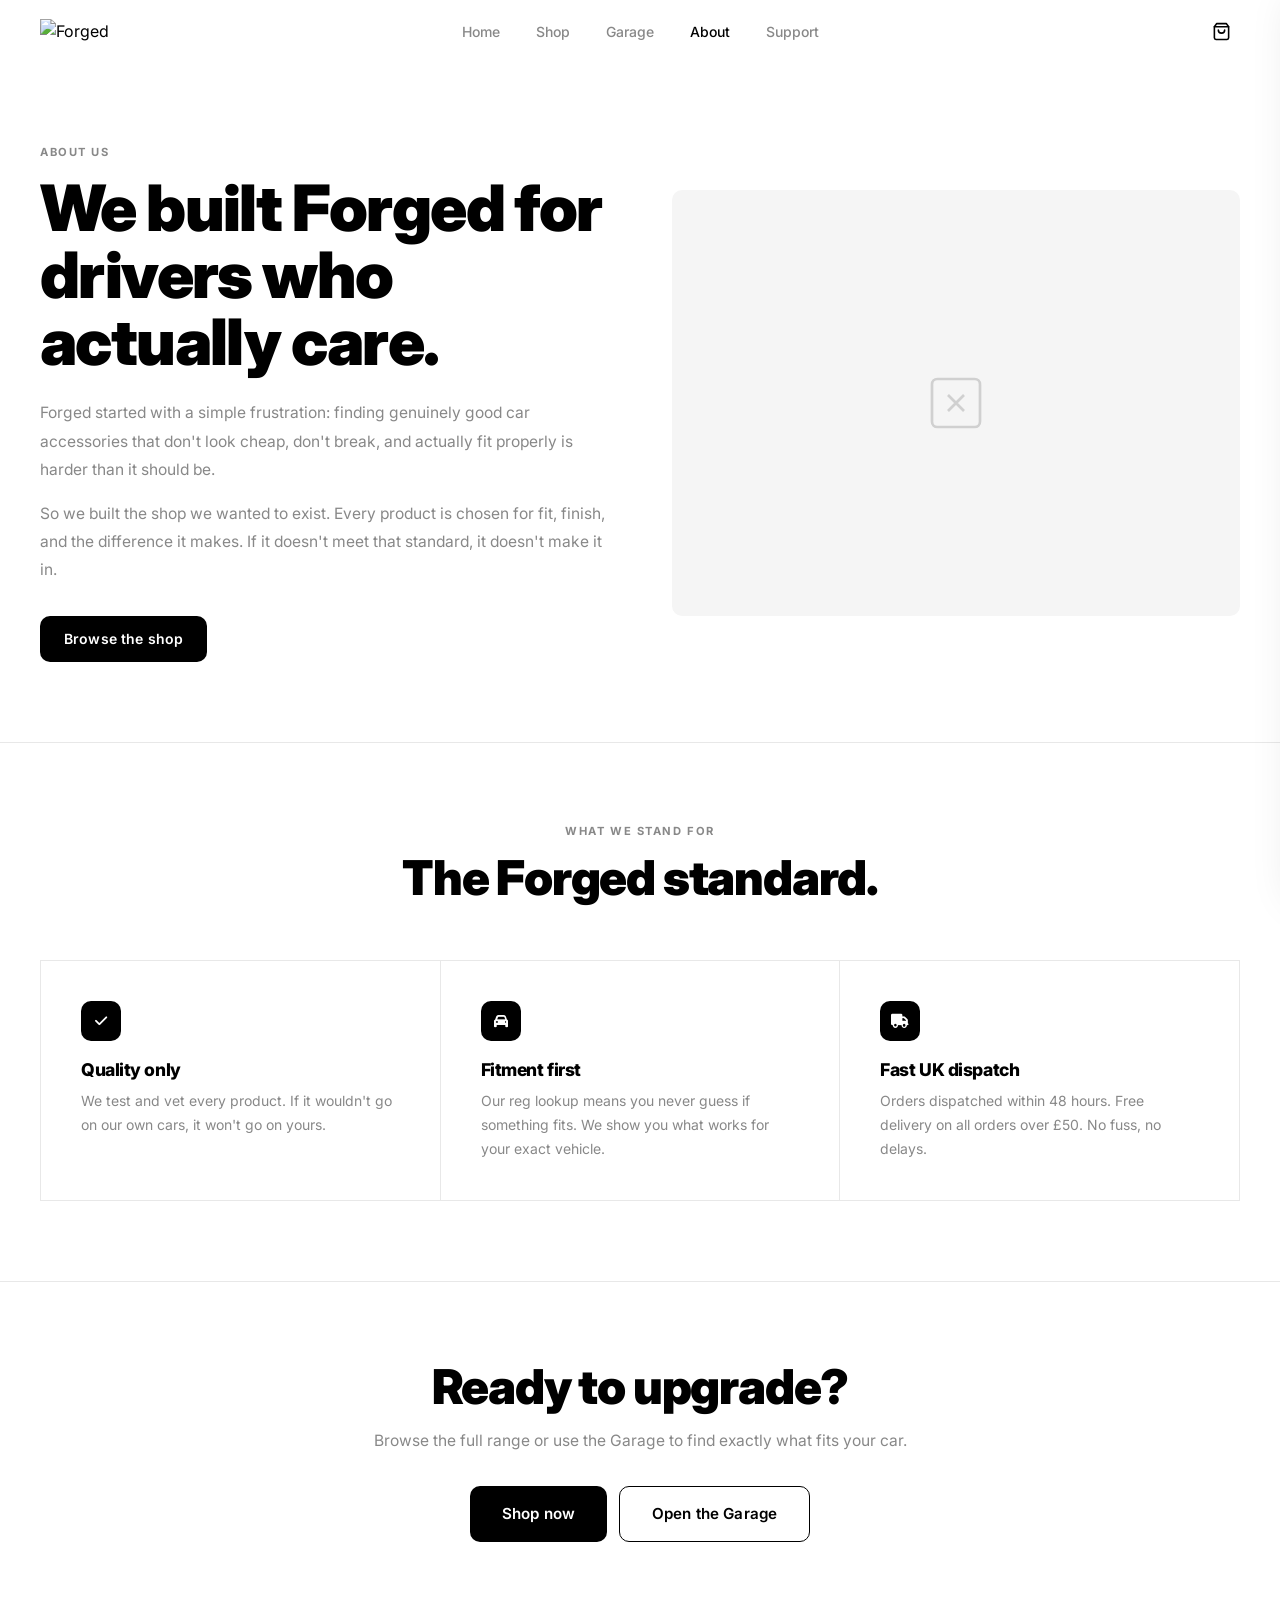
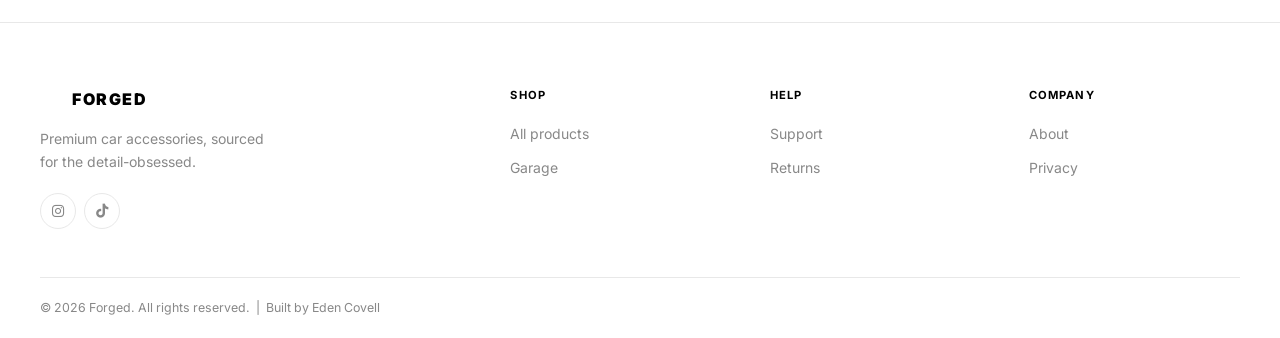
==== commit 6abe799f: "Replace nav text with Forged logo PNG Co-Authored-By: Claude Sonnet 4.6 <noreply@anthropic.com>" ====
--- a/about.html
+++ b/about.html
@@ -15,8 +15,7 @@
   <nav class="navbar" id="navbar">
     <div class="nav-inner">
       <a href="index.html" class="nav-logo">
-        <div class="nav-logo-img-wrap"><img src="1.svg" alt="" class="nav-logo-img"></div>
-        Forged
+        <img src="forged logo.png" alt="Forged" class="nav-wordmark">
       </a>
       <ul class="nav-links">
         <li><a href="index.html">Home</a></li><li><a href="shop.html">Shop</a></li>
--- a/css/style.css
+++ b/css/style.css
@@ -91,21 +91,13 @@
   padding: 0 40px;
 }
 .nav-logo {
-  font-size: 1rem; font-weight: 900;
-  letter-spacing: 0.1em; text-transform: uppercase;
-  display: flex; align-items: center; gap: 8px;
+  display: flex; align-items: center;
   color: var(--black);
 }
-.nav-logo-img-wrap {
-  width: 28px; height: 28px;
-  overflow: hidden;
-  position: relative;
-  flex-shrink: 0;
-}
-.nav-logo-img {
-  position: absolute;
-  width: 70px; height: 70px;
-  top: -15px; left: -21px;
+.nav-wordmark {
+  height: 26px;
+  width: auto;
+  display: block;
 }
 
 .nav-links { display: flex; align-items: center; gap: 36px; }
@@ -163,7 +155,14 @@
   z-index: 99;
   box-shadow: 0 8px 24px rgba(0,0,0,0.08);
 }
-.nav-mobile.open { display: flex; }
+.nav-mobile.open {
+  display: flex;
+  animation: navSlideDown 0.28s cubic-bezier(0.22, 1, 0.36, 1) both;
+}
+@keyframes navSlideDown {
+  from { opacity: 0; transform: translateY(-10px); }
+  to   { opacity: 1; transform: none; }
+}
 .nav-mobile a {
   padding: 12px 0; font-size: 1rem; font-weight: 600;
   border-bottom: 1px solid var(--grey-100); color: var(--black);
@@ -293,12 +292,12 @@
   display: inline-block;
   animation: hwReveal 0.9s cubic-bezier(0.16, 1, 0.3, 1) var(--d, 0s) both;
 }
-/* "Drive." — light wave sweeps left to right like CF catching light */
+/* "Drive." — colour glow + wave sweep, zero filter stutter */
 .hw-carbon {
   position: relative;
   display: inline-block;
   overflow: hidden;
-  color: rgba(255,255,255,0.55);
+  color: rgba(255,255,255,0.38);
   animation:
     hwReveal 0.9s cubic-bezier(0.16, 1, 0.3, 1) 0.5s both,
     driveGlow 5s ease-in-out 1.4s infinite;
@@ -307,34 +306,33 @@
   content: '';
   position: absolute;
   top: -5%; left: 0;
-  width: 65px;
-  height: 110%;
+  width: 60px; height: 110%;
   background: linear-gradient(
     90deg,
     transparent 0%,
-    rgba(255,255,255,0.12) 20%,
-    rgba(255,255,255,0.88) 50%,
-    rgba(255,255,255,0.12) 80%,
+    rgba(255,255,255,0.08) 20%,
+    rgba(255,255,255,0.75) 50%,
+    rgba(255,255,255,0.08) 80%,
     transparent 100%
   );
-  transform: skewX(-18deg);
+  will-change: transform, opacity;
   animation: driveWave 5s ease-in-out 1.4s infinite;
   pointer-events: none;
 }
 @keyframes driveGlow {
-  0%   { filter: brightness(0.72); }
-  20%  { filter: brightness(1.5) drop-shadow(0 0 20px rgba(255,255,255,0.55)) drop-shadow(0 0 50px rgba(255,255,255,0.2)); }
-  62%  { filter: brightness(1.5) drop-shadow(0 0 20px rgba(255,255,255,0.55)) drop-shadow(0 0 50px rgba(255,255,255,0.2)); }
-  84%  { filter: brightness(0.72); }
-  100% { filter: brightness(0.72); }
+  0%   { color: rgba(255,255,255,0.38); text-shadow: none; }
+  20%  { color: #fff; text-shadow: 0 0 30px rgba(255,255,255,0.7), 0 0 70px rgba(255,255,255,0.3); }
+  62%  { color: #fff; text-shadow: 0 0 30px rgba(255,255,255,0.7), 0 0 70px rgba(255,255,255,0.3); }
+  84%  { color: rgba(255,255,255,0.38); text-shadow: none; }
+  100% { color: rgba(255,255,255,0.38); text-shadow: none; }
 }
 @keyframes driveWave {
-  0%   { left: -12%; opacity: 0; }
-  14%  { left: -12%; opacity: 0; }
-  16%  { opacity: 1; }
-  44%  { left: 112%; opacity: 1; }
-  45%  { left: 112%; opacity: 0; }
-  100% { left: 112%; opacity: 0; }
+  0%   { transform: skewX(-18deg) translateX(-115%); opacity: 0; }
+  14%  { transform: skewX(-18deg) translateX(-115%); opacity: 0; }
+  16%  { transform: skewX(-18deg) translateX(-115%); opacity: 1; }
+  44%  { transform: skewX(-18deg) translateX(870%);  opacity: 1; }
+  45%  { transform: skewX(-18deg) translateX(870%);  opacity: 0; }
+  100% { transform: skewX(-18deg) translateX(870%);  opacity: 0; }
 }
 .hero-sub {
   font-size: 1rem; color: rgba(255,255,255,0.42);
@@ -367,7 +365,7 @@
   letter-spacing: -0.03em; line-height: 1;
 }
 .hero-stat-l {
-  font-size: 0.7rem; color: rgba(255,255,255,0.36);
+  font-size: 0.7rem; color: rgba(255,255,255,0.48);
   font-weight: 500; letter-spacing: 0.03em;
 }
 .hero-stat-div {
@@ -408,9 +406,9 @@
 .feature-item {
   display: flex; align-items: center; justify-content: center; gap: 9px;
   font-size: 0.76rem; font-weight: 600; letter-spacing: 0.01em;
-  color: rgba(255,255,255,0.38);
-}
-.feature-item i { color: rgba(255,255,255,0.2); font-size: 0.82rem; }
+  color: rgba(255,255,255,0.55);
+}
+.feature-item i { color: rgba(255,255,255,0.35); font-size: 0.82rem; }
 .feature-sep { width: 1px; height: 18px; background: rgba(255,255,255,0.08); }
 
 /* ============================================================
@@ -490,6 +488,7 @@
   font-size: 1.4rem; font-weight: 900;
   letter-spacing: 0.12em; text-transform: uppercase;
   color: var(--black); font-family: var(--font);
+  text-align: center;
 }
 .reg-input::placeholder {
   font-weight: 700;
@@ -658,7 +657,7 @@
   color: #fff;
 }
 .brand-statement-body {
-  font-size: 0.975rem; color: rgba(255,255,255,0.38);
+  font-size: 0.975rem; color: rgba(255,255,255,0.48);
   line-height: 1.85; max-width: 680px; margin: 0 auto 48px;
 }
 .brand-statement-body strong { color: rgba(255,255,255,0.85); font-weight: 600; }
@@ -1218,9 +1217,9 @@
   padding: 26px;
   display: flex;
   flex-direction: column;
-  transition: border-color 0.25s;
-}
-.review-card:hover { border-color: #383838; }
+  transition: border-color 0.3s ease, transform 0.3s cubic-bezier(0.22, 1, 0.36, 1);
+}
+.review-card:hover { border-color: #444; transform: translateY(-3px); }
 .review-card-top {
   display: flex;
   justify-content: space-between;
@@ -1232,7 +1231,7 @@
   gap: 3px;
 }
 .review-stars span {
-  color: #fff;
+  color: #f5c842;
   font-size: 0.8rem;
 }
 .review-quote-icon {
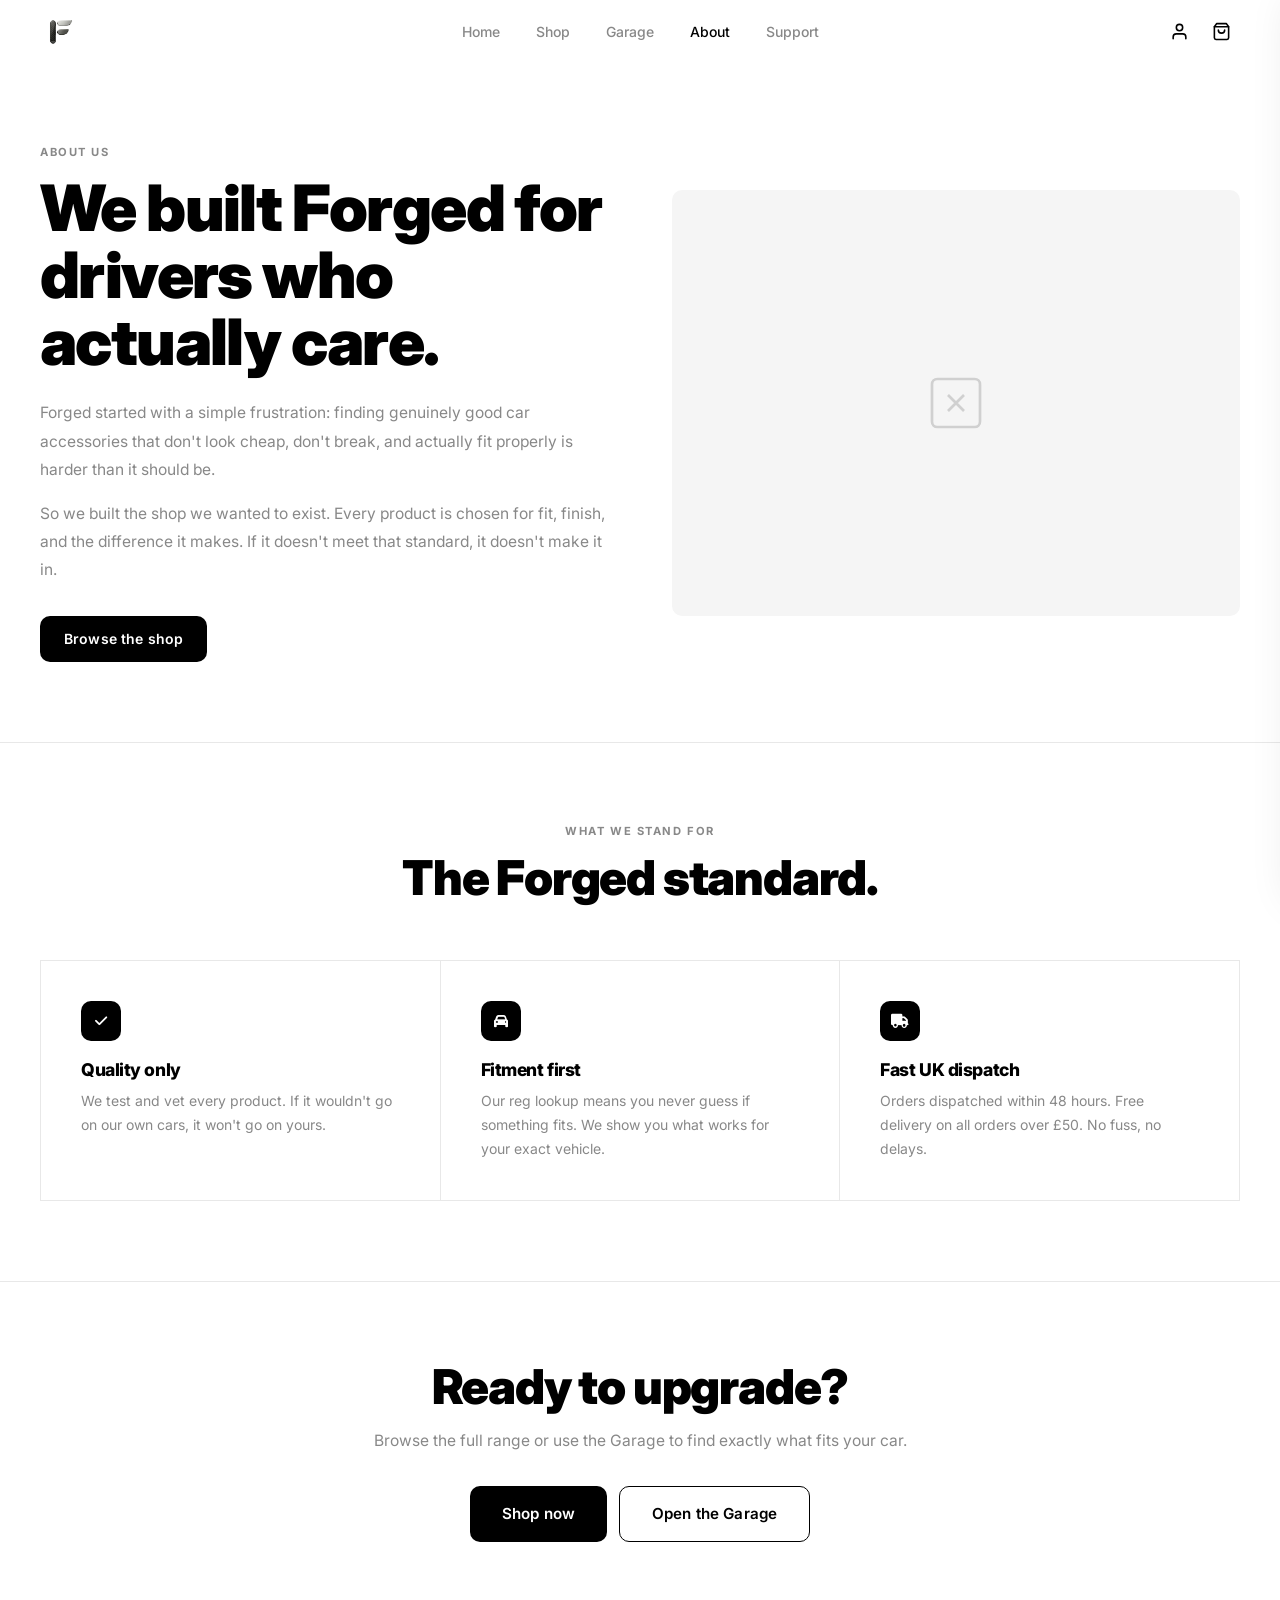
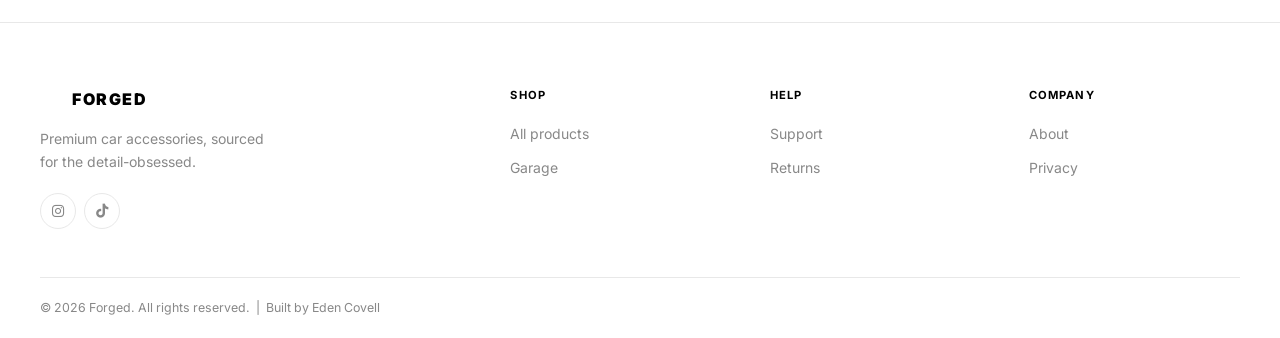
==== commit 067ac814: "Add branded account page with Shopify Customer Account API OAuth + order tracking Co-Authored-By: Cl" ====
--- a/about.html
+++ b/about.html
@@ -23,6 +23,9 @@
         <li><a href="contact.html">Support</a></li>
       </ul>
       <div class="nav-actions">
+        <a href="account.html" class="nav-icon-btn" aria-label="Account">
+          <svg viewBox="0 0 24 24" fill="none" stroke="currentColor" stroke-width="2" stroke-linecap="round" stroke-linejoin="round"><path d="M20 21v-2a4 4 0 0 0-4-4H8a4 4 0 0 0-4 4v2"/><circle cx="12" cy="7" r="4"/></svg>
+        </a>
         <button class="nav-icon-btn" onclick="openCart()">
           <svg viewBox="0 0 24 24" fill="none" stroke="currentColor" stroke-width="2" stroke-linecap="round" stroke-linejoin="round"><path d="M6 2 3 6v14a2 2 0 0 0 2 2h14a2 2 0 0 0 2-2V6l-3-4z"/><line x1="3" x2="21" y1="6" y2="6"/><path d="M16 10a4 4 0 0 1-8 0"/></svg>
           <span class="cart-badge" style="display:none">0</span>
--- a/css/style.css
+++ b/css/style.css
@@ -95,7 +95,7 @@
   color: var(--black);
 }
 .nav-wordmark {
-  height: 26px;
+  height: 40px;
   width: auto;
   display: block;
 }
@@ -292,47 +292,48 @@
   display: inline-block;
   animation: hwReveal 0.9s cubic-bezier(0.16, 1, 0.3, 1) var(--d, 0s) both;
 }
-/* "Drive." — colour glow + wave sweep, zero filter stutter */
+/* "Drive." — wave sweeps D→E via background-position on a pre-warmed clip layer */
 .hw-carbon {
-  position: relative;
   display: inline-block;
-  overflow: hidden;
-  color: rgba(255,255,255,0.38);
+  /* Gradient is 400% wide; bright peak at 50% sweeps left→right as position goes 100%→0% */
+  background: linear-gradient(
+    90deg,
+    rgba(255,255,255,0.30) 0%,
+    rgba(255,255,255,0.30) 24%,
+    rgba(255,255,255,0.68) 38%,
+    #fff                   50%,
+    rgba(255,255,255,0.68) 62%,
+    rgba(255,255,255,0.30) 76%,
+    rgba(255,255,255,0.30) 100%
+  );
+  background-size: 400% 100%;
+  background-position: 100% center; /* wave held off-screen left at start */
+  -webkit-background-clip: text;
+  background-clip: text;
+  -webkit-text-fill-color: transparent;
   animation:
     hwReveal 0.9s cubic-bezier(0.16, 1, 0.3, 1) 0.5s both,
-    driveGlow 5s ease-in-out 1.4s infinite;
-}
-.hw-carbon::before {
-  content: '';
-  position: absolute;
-  top: -5%; left: 0;
-  width: 60px; height: 110%;
-  background: linear-gradient(
-    90deg,
-    transparent 0%,
-    rgba(255,255,255,0.08) 20%,
-    rgba(255,255,255,0.75) 50%,
-    rgba(255,255,255,0.08) 80%,
-    transparent 100%
-  );
-  will-change: transform, opacity;
-  animation: driveWave 5s ease-in-out 1.4s infinite;
-  pointer-events: none;
+    driveGlow 8s ease-in-out 1.4s infinite;
 }
 @keyframes driveGlow {
-  0%   { color: rgba(255,255,255,0.38); text-shadow: none; }
-  20%  { color: #fff; text-shadow: 0 0 30px rgba(255,255,255,0.7), 0 0 70px rgba(255,255,255,0.3); }
-  62%  { color: #fff; text-shadow: 0 0 30px rgba(255,255,255,0.7), 0 0 70px rgba(255,255,255,0.3); }
-  84%  { color: rgba(255,255,255,0.38); text-shadow: none; }
-  100% { color: rgba(255,255,255,0.38); text-shadow: none; }
-}
-@keyframes driveWave {
-  0%   { transform: skewX(-18deg) translateX(-115%); opacity: 0; }
-  14%  { transform: skewX(-18deg) translateX(-115%); opacity: 0; }
-  16%  { transform: skewX(-18deg) translateX(-115%); opacity: 1; }
-  44%  { transform: skewX(-18deg) translateX(870%);  opacity: 1; }
-  45%  { transform: skewX(-18deg) translateX(870%);  opacity: 0; }
-  100% { transform: skewX(-18deg) translateX(870%);  opacity: 0; }
+  0%   { background-position: 100% center; text-shadow: none; }
+  6%   { background-position: 100% center; text-shadow: none; }
+  /* wave sweeps across — no glow yet */
+  18%  { background-position: 0% center; text-shadow: none; }
+  /* wave settled — glow blooms in */
+  27%  {
+    background-position: 0% center;
+    text-shadow: 0 0 10px rgba(255,255,255,0.75), 0 0 28px rgba(255,255,255,0.5), 0 0 65px rgba(255,255,255,0.22);
+  }
+  /* hold */
+  37%  {
+    background-position: 0% center;
+    text-shadow: 0 0 10px rgba(255,255,255,0.75), 0 0 28px rgba(255,255,255,0.5), 0 0 65px rgba(255,255,255,0.22);
+  }
+  /* fade out */
+  45%  { background-position: 0% center; text-shadow: none; animation-timing-function: steps(1, end); }
+  46%  { background-position: 100% center; text-shadow: none; }
+  100% { background-position: 100% center; text-shadow: none; }
 }
 .hero-sub {
   font-size: 1rem; color: rgba(255,255,255,0.42);
@@ -471,7 +472,7 @@
 }
 .reg-gb {
   background: #003399; color: var(--white);
-  width: 56px; flex-shrink: 0;
+  width: 54px; flex-shrink: 0;
   display: flex; flex-direction: column;
   align-items: center; justify-content: center; gap: 4px;
 }
@@ -482,18 +483,21 @@
 }
 .reg-gb-text { font-size: 8px; font-weight: 900; letter-spacing: 0.05em; }
 .reg-input {
-  flex: 1; border: none;
+  flex: 1;
+  min-width: 0;
+  border: none;
   background: #FFDD00;
-  padding: 0 14px 8px;
-  font-size: 1.4rem; font-weight: 900;
-  letter-spacing: 0.12em; text-transform: uppercase;
+  padding: 0 12px;
+  height: 100%;
+  font-size: 1.35rem; font-weight: 900;
+  letter-spacing: 0.08em; text-transform: uppercase;
   color: var(--black); font-family: var(--font);
   text-align: center;
 }
 .reg-input::placeholder {
   font-weight: 700;
-  color: rgba(0,0,0,0.32);
-  letter-spacing: 0.08em;
+  color: rgba(0,0,0,0.35);
+  letter-spacing: 0.05em;
 }
 .reg-input:focus { outline: none; }
 .reg-submit {
@@ -1031,7 +1035,7 @@
   .products-grid { grid-template-columns: repeat(2, 1fr); }
   .reg-form { flex-direction: column; gap: 8px; width: 100%; max-width: 100%; }
   .reg-form-plate { height: 56px; border-radius: 10px; overflow: hidden; }
-  .reg-input { font-size: 1.25rem; padding: 0 14px; }
+  .reg-input { font-size: 1.2rem; padding: 0 10px; }
   .reg-submit { height: 52px; width: 100%; border-radius: 10px; justify-content: center; }
   .reviews-grid { grid-template-columns: 1fr; }
 }
@@ -1170,7 +1174,6 @@
 body.loader-active .hero-eyebrow,
 body.loader-active .hw,
 body.loader-active .hw-carbon,
-body.loader-active .hw-carbon::before,
 body.loader-active .hero-sub,
 body.loader-active .hero-actions,
 body.loader-active .hero-stats,
@@ -1287,3 +1290,195 @@
 @media (max-width: 768px) {
   .reviews-section { padding: 56px 20px; }
 }
+
+/* ============================================================
+   ACCOUNT PAGE
+   ============================================================ */
+.account-section {
+  min-height: calc(100vh - var(--nav-h));
+  display: flex;
+  align-items: flex-start;
+}
+
+/* Login */
+#account-login {
+  width: 100%;
+  display: flex;
+  align-items: center;
+  justify-content: center;
+  padding: 80px 24px;
+  min-height: calc(100vh - var(--nav-h));
+}
+.acct-login-wrap {
+  width: 100%;
+  max-width: 400px;
+  text-align: center;
+}
+.acct-login-logo {
+  height: 38px;
+  width: auto;
+  margin: 0 auto 36px;
+  display: block;
+}
+.acct-login-title {
+  font-size: 1.8rem;
+  font-weight: 900;
+  letter-spacing: -0.025em;
+  margin-bottom: 10px;
+}
+.acct-login-sub {
+  color: var(--grey-500);
+  font-size: 0.9rem;
+  line-height: 1.65;
+  margin-bottom: 32px;
+}
+.acct-login-btn { width: 100%; justify-content: center; }
+.acct-login-note {
+  margin-top: 16px;
+  font-size: 0.78rem;
+  color: var(--grey-400);
+  line-height: 1.5;
+}
+.acct-error {
+  background: #fff0f0;
+  color: #c00;
+  border-radius: var(--radius);
+  padding: 12px 16px;
+  font-size: 0.85rem;
+  margin-bottom: 20px;
+  text-align: left;
+}
+
+/* Loading */
+#account-loading {
+  width: 100%;
+  display: flex;
+  align-items: center;
+  justify-content: center;
+  min-height: calc(100vh - var(--nav-h));
+  color: var(--grey-400);
+  font-size: 0.9rem;
+  flex-direction: column;
+  gap: 16px;
+}
+.acct-spinner {
+  width: 28px; height: 28px;
+  border: 2.5px solid var(--grey-200);
+  border-top-color: var(--black);
+  border-radius: 50%;
+  animation: spin 0.75s linear infinite;
+}
+@keyframes spin { to { transform: rotate(360deg); } }
+
+/* Dashboard */
+#account-dashboard { width: 100%; }
+.acct-dashboard-inner {
+  max-width: var(--content-w);
+  margin: 0 auto;
+  padding: 64px 40px;
+}
+.acct-header {
+  display: flex;
+  align-items: flex-start;
+  justify-content: space-between;
+  gap: 16px;
+  margin-bottom: 48px;
+  padding-bottom: 32px;
+  border-bottom: 1px solid var(--grey-200);
+}
+.acct-name {
+  font-size: clamp(1.8rem, 3vw, 2.75rem);
+  font-weight: 900;
+  letter-spacing: -0.03em;
+  line-height: 1.1;
+  margin-bottom: 6px;
+}
+.acct-email { color: var(--grey-400); font-size: 0.875rem; }
+.acct-orders-title {
+  font-size: 1.05rem;
+  font-weight: 800;
+  letter-spacing: -0.01em;
+  margin-bottom: 20px;
+}
+.acct-empty {
+  color: var(--grey-400);
+  font-size: 0.9rem;
+  padding: 32px 0;
+}
+.acct-empty a { color: var(--black); text-decoration: underline; }
+
+/* Order cards */
+.order-card {
+  border: 1.5px solid var(--grey-200);
+  border-radius: var(--radius);
+  padding: 24px;
+  margin-bottom: 14px;
+  transition: border-color 0.2s;
+}
+.order-card:hover { border-color: #aaa; }
+.order-card-header {
+  display: flex;
+  align-items: flex-start;
+  justify-content: space-between;
+  gap: 12px;
+  margin-bottom: 6px;
+}
+.order-number { font-weight: 800; font-size: 0.95rem; }
+.order-meta { font-size: 0.78rem; color: var(--grey-400); margin-top: 2px; }
+.order-total { font-weight: 800; font-size: 0.95rem; white-space: nowrap; }
+.order-items {
+  font-size: 0.825rem;
+  color: var(--grey-500);
+  margin-bottom: 20px;
+  line-height: 1.5;
+}
+.order-progress { margin-bottom: 14px; }
+.order-track {
+  height: 3px;
+  background: var(--grey-100);
+  border-radius: 2px;
+  margin-bottom: 10px;
+  position: relative;
+}
+.order-track-fill {
+  position: absolute; top: 0; left: 0; height: 100%;
+  background: var(--black);
+  border-radius: 2px;
+  transition: width 0.9s cubic-bezier(0.22, 1, 0.36, 1);
+}
+.order-steps { display: flex; justify-content: space-between; }
+.order-step {
+  display: flex; flex-direction: column;
+  align-items: center; gap: 6px; flex: 1;
+}
+.order-step-dot {
+  width: 8px; height: 8px;
+  border-radius: 50%;
+  background: var(--grey-200);
+  border: 2px solid var(--grey-200);
+}
+.order-step.done .order-step-dot,
+.order-step.current .order-step-dot {
+  background: var(--black);
+  border-color: var(--black);
+}
+.order-step span {
+  font-size: 0.68rem;
+  color: var(--grey-300);
+  text-align: center;
+  line-height: 1.3;
+}
+.order-step.done span,
+.order-step.current span { color: var(--black); font-weight: 600; }
+.order-track-link {
+  display: inline-flex; align-items: center; gap: 6px;
+  font-size: 0.8rem; font-weight: 700;
+  color: var(--black); text-decoration: none;
+}
+.order-track-link:hover { opacity: 0.55; }
+
+@media (max-width: 640px) {
+  .acct-dashboard-inner { padding: 40px 20px; }
+  .acct-header { flex-direction: column; gap: 20px; }
+  .order-step span { font-size: 0.6rem; }
+}
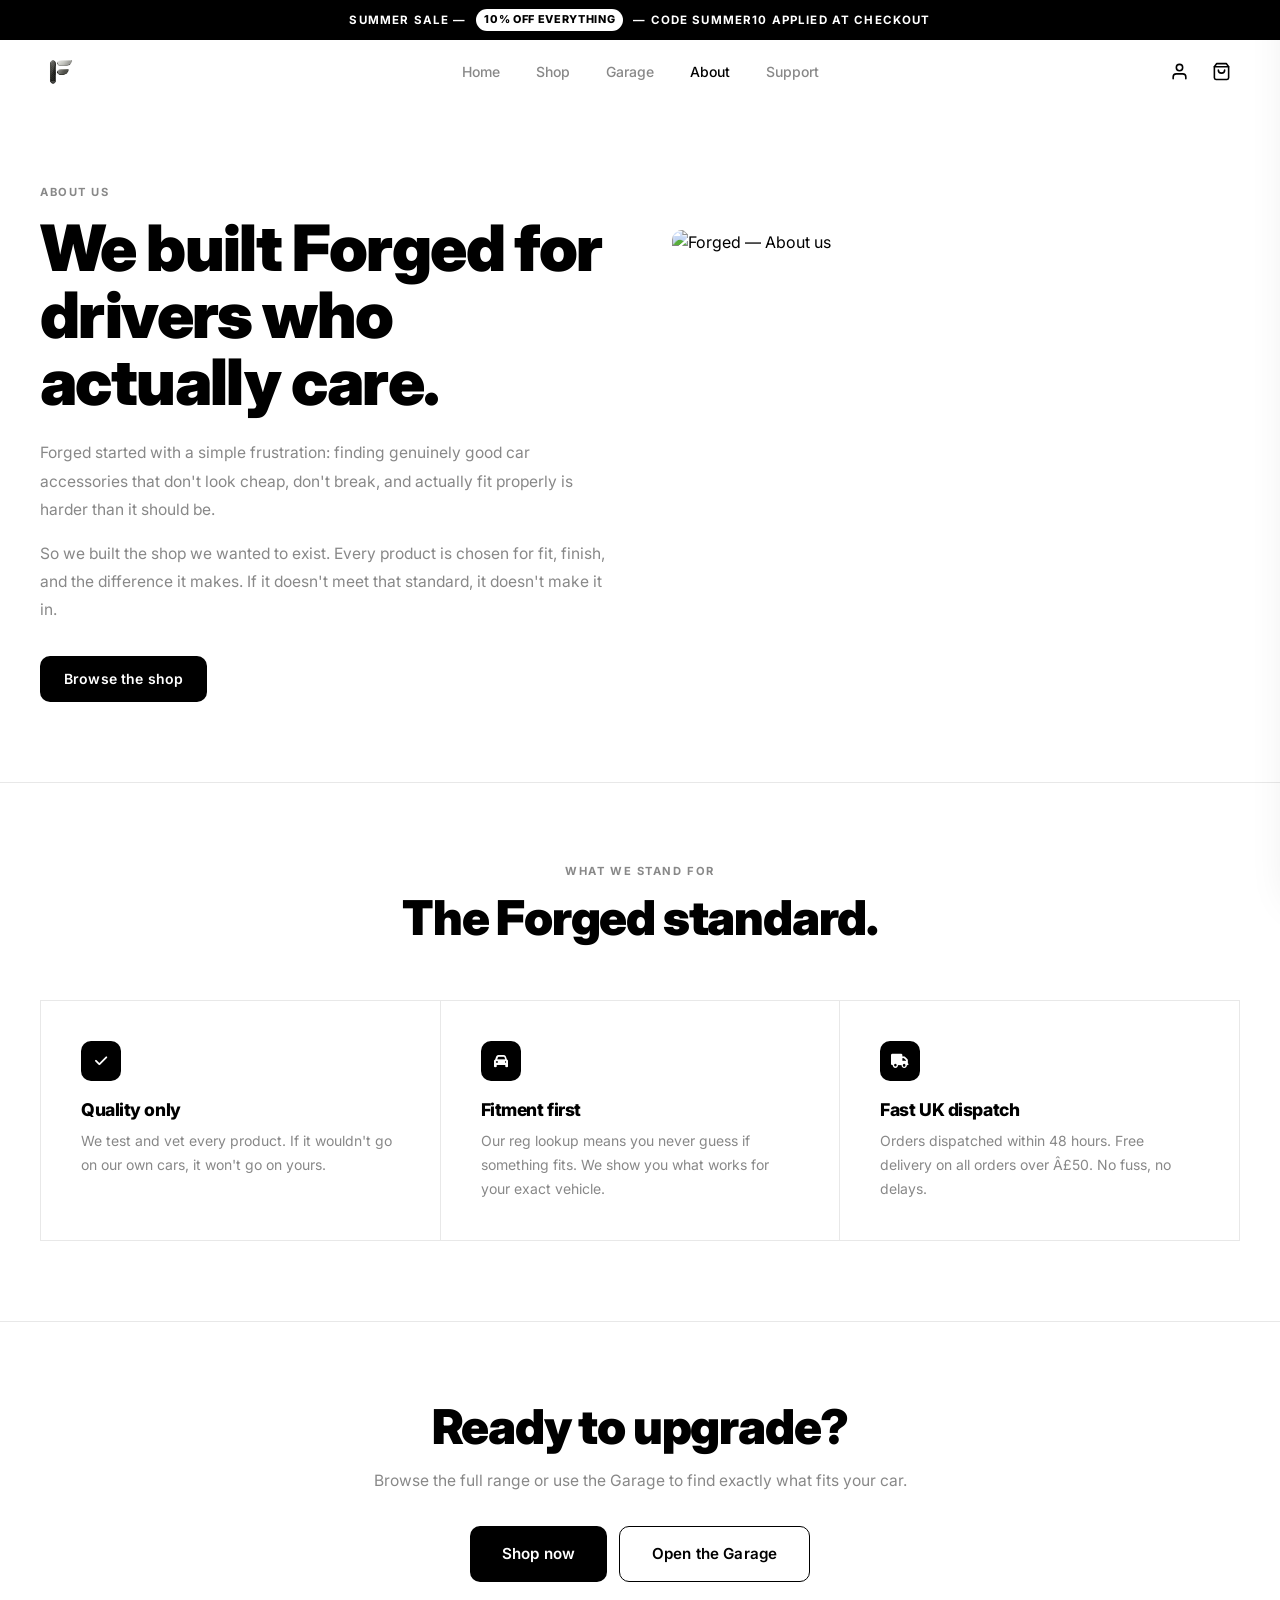
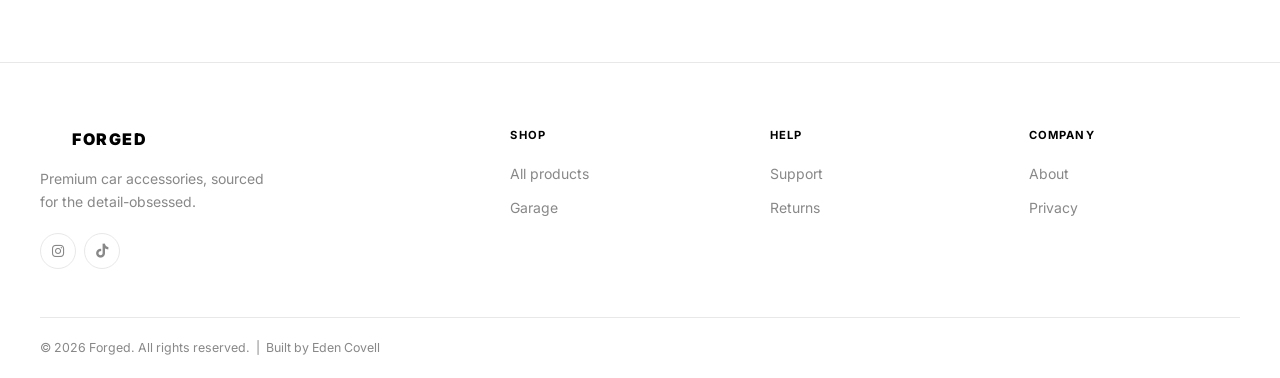
==== commit c3f7c94e: "Push pending site updates across multiple pages Co-Authored-By: Claude Sonnet 4.6 <noreply@anthropic" ====
--- a/about.html
+++ b/about.html
@@ -1,29 +1,37 @@
-<!DOCTYPE html>
+﻿<!DOCTYPE html>
 <html lang="en">
 <head>
   <meta charset="UTF-8">
-  <meta name="viewport" content="width=device-width, initial-scale=1.0">
-  <title>About — Forged</title>
+  <meta name="viewport" content="width=device-width, initial-scale=1.0, viewport-fit=cover">
+  <title>About - Forged</title>
   <link rel="stylesheet" href="css/style.css">
   <link rel="stylesheet" href="https://cdnjs.cloudflare.com/ajax/libs/font-awesome/6.5.0/css/all.min.css">
   <link rel="preconnect" href="https://fonts.googleapis.com">
   <link rel="preconnect" href="https://fonts.gstatic.com" crossorigin>
   <link href="https://fonts.googleapis.com/css2?family=Inter:wght@300;400;500;600;700;800;900&display=swap" rel="stylesheet">
+  <link rel="icon" href="2.svg" type="image/svg+xml">
+  <link rel="icon" href="forged logo.png" type="image/png">
+  <link rel="apple-touch-icon" href="forged logo.png">
 </head>
 <body>
 
+  <!-- Announcement Bar -->
+  <div class="announcement-bar">
+    Summer Sale &mdash; <span class="announcement-bar-highlight">10% Off Everything</span> &mdash; Code SUMMER10 applied at checkout
+  </div>
+
   <nav class="navbar" id="navbar">
     <div class="nav-inner">
-      <a href="index.html" class="nav-logo">
+      <a href="/" class="nav-logo">
         <img src="forged logo.png" alt="Forged" class="nav-wordmark">
       </a>
       <ul class="nav-links">
-        <li><a href="index.html">Home</a></li><li><a href="shop.html">Shop</a></li>
-        <li><a href="garage.html">Garage</a></li><li><a href="about.html" class="active">About</a></li>
-        <li><a href="contact.html">Support</a></li>
+        <li><a href="/">Home</a></li><li><a href="/shop">Shop</a></li>
+        <li><a href="/garage">Garage</a></li><li><a href="/about" class="active">About</a></li>
+        <li><a href="/contact">Support</a></li>
       </ul>
       <div class="nav-actions">
-        <a href="account.html" class="nav-icon-btn" aria-label="Account">
+        <a href="/account" class="nav-icon-btn" aria-label="Account">
           <svg viewBox="0 0 24 24" fill="none" stroke="currentColor" stroke-width="2" stroke-linecap="round" stroke-linejoin="round"><path d="M20 21v-2a4 4 0 0 0-4-4H8a4 4 0 0 0-4 4v2"/><circle cx="12" cy="7" r="4"/></svg>
         </a>
         <button class="nav-icon-btn" onclick="openCart()">
@@ -35,8 +43,8 @@
     </div>
   </nav>
   <div class="nav-mobile" id="mobile-nav">
-    <a href="index.html">Home</a><a href="shop.html">Shop</a>
-    <a href="garage.html">Garage</a><a href="about.html">About</a><a href="contact.html">Support</a>
+    <a href="/">Home</a><a href="/shop">Shop</a>
+    <a href="/garage">Garage</a><a href="/about">About</a><a href="/contact">Support</a>
   </div>
 
   <!-- About Hero -->
@@ -51,14 +59,11 @@
         <p style="color: var(--grey-500); line-height: 1.8; font-size: 0.975rem; margin-bottom: 32px;">
           So we built the shop we wanted to exist. Every product is chosen for fit, finish, and the difference it makes. If it doesn't meet that standard, it doesn't make it in.
         </p>
-        <a href="shop.html" class="btn btn-primary">Browse the shop</a>
+        <a href="/shop" class="btn btn-primary">Browse the shop</a>
       </div>
       <div class="reveal reveal-delay-1">
-        <div style="aspect-ratio: 4/3; background: var(--grey-100); border-radius: var(--radius); overflow: hidden; display: flex; align-items: center; justify-content: center;">
-          <!-- Replace with a real image -->
-          <svg width="64" height="64" viewBox="0 0 24 24" fill="none" stroke="var(--grey-300)" stroke-width="1">
-            <rect x="3" y="3" width="18" height="18" rx="2"/><path d="m9 9 6 6M15 9l-6 6"/>
-          </svg>
+        <div style="aspect-ratio: 4/3; border-radius: var(--radius); overflow: hidden;">
+          <img src="about us page.jpg" alt="Forged — About us" style="width:100%;height:100%;object-fit:cover;">
         </div>
       </div>
     </div>
@@ -91,7 +96,7 @@
             <i class="fa-solid fa-truck" style="color:white;font-size:14px;"></i>
           </div>
           <h4 style="font-size: 1.1rem; font-weight: 800; margin-bottom: 10px;">Fast UK dispatch</h4>
-          <p style="color: var(--grey-500); font-size: 0.875rem; line-height: 1.7;">Orders dispatched within 48 hours. Free delivery on all orders over £50. No fuss, no delays.</p>
+          <p style="color: var(--grey-500); font-size: 0.875rem; line-height: 1.7;">Orders dispatched within 48 hours. Free delivery on all orders over Â£50. No fuss, no delays.</p>
         </div>
       </div>
     </div>
@@ -103,8 +108,8 @@
       <h2 class="section-title" style="margin-bottom: 16px;">Ready to upgrade?</h2>
       <p style="color: var(--grey-500); margin-bottom: 32px; font-size: 0.975rem;">Browse the full range or use the Garage to find exactly what fits your car.</p>
       <div style="display: flex; gap: 12px; justify-content: center; flex-wrap: wrap;">
-        <a href="shop.html" class="btn btn-primary btn-lg">Shop now</a>
-        <a href="garage.html" class="btn btn-outline btn-lg">Open the Garage</a>
+        <a href="/shop" class="btn btn-primary btn-lg">Shop now</a>
+        <a href="/garage" class="btn btn-outline btn-lg">Open the Garage</a>
       </div>
     </div>
   </section>
@@ -117,9 +122,9 @@
           <p class="footer-tagline">Premium car accessories, sourced for the detail-obsessed.</p>
           <div class="footer-socials"><a href="#" class="footer-social"><i class="fa-brands fa-instagram"></i></a><a href="#" class="footer-social"><i class="fa-brands fa-tiktok"></i></a></div>
         </div>
-        <div><p class="footer-col-title">Shop</p><div class="footer-links"><a href="shop.html">All products</a><a href="garage.html">Garage</a></div></div>
-        <div><p class="footer-col-title">Help</p><div class="footer-links"><a href="contact.html">Support</a><a href="contact.html">Returns</a></div></div>
-        <div><p class="footer-col-title">Company</p><div class="footer-links"><a href="about.html">About</a><a href="privacy.html">Privacy</a></div></div>
+        <div><p class="footer-col-title">Shop</p><div class="footer-links"><a href="/shop">All products</a><a href="/garage">Garage</a></div></div>
+        <div><p class="footer-col-title">Help</p><div class="footer-links"><a href="/contact">Support</a><a href="/contact">Returns</a></div></div>
+        <div><p class="footer-col-title">Company</p><div class="footer-links"><a href="/about">About</a><a href="/privacy">Privacy</a></div></div>
       </div>
       <div class="footer-bottom"><p class="footer-copy">&copy; 2026 Forged. All rights reserved. &nbsp;|&nbsp; Built by Eden Covell</p></div>
     </div>
@@ -133,9 +138,9 @@
     </div>
     <div class="cart-items-list" id="cart-items-list"></div>
     <div class="cart-drawer-footer" id="cart-drawer-footer" style="display:none;">
-      <div class="cart-total-row"><span class="cart-total-label">Total</span><span class="cart-total-amount" id="cart-total">£0.00</span></div>
+      <div class="cart-total-row"><span class="cart-total-label">Total</span><span class="cart-total-amount" id="cart-total">Â£0.00</span></div>
       <button class="btn btn-primary btn-lg cart-checkout-btn" onclick="shopifyCheckout()">Checkout</button>
-      <p class="cart-note">Free UK delivery on orders over £50</p>
+      <p class="cart-note">Free UK delivery on orders over Â£50</p>
     </div>
   </div>
 
@@ -144,3 +149,4 @@
   <script src="js/main.js"></script>
 </body>
 </html>
+
--- a/css/style.css
+++ b/css/style.css
@@ -13,6 +13,7 @@
   --grey-500: #888888;
   --grey-700: #444444;
   --font: 'Inter', -apple-system, BlinkMacSystemFont, 'Segoe UI', sans-serif;
+  --ann-h: 40px;
   --nav-h: 64px;
   --max-w: 1440px;
   --content-w: 1280px;
@@ -21,20 +22,58 @@
   --transition: 180ms ease;
 }
 
+/* ============================================================
+   ANNOUNCEMENT BAR — Summer Sale
+   ============================================================ */
+.announcement-bar {
+  position: sticky;
+  top: 0;
+  z-index: 101;
+  height: var(--ann-h);
+  background: var(--black);
+  color: var(--white);
+  display: flex;
+  align-items: center;
+  justify-content: center;
+  gap: 10px;
+  font-size: 0.72rem;
+  font-weight: 700;
+  letter-spacing: 0.1em;
+  text-transform: uppercase;
+  text-align: center;
+  padding: 0 20px;
+}
+.announcement-bar-highlight {
+  background: var(--white);
+  color: var(--black);
+  padding: 2px 8px;
+  border-radius: var(--radius-pill);
+  font-size: 0.68rem;
+  font-weight: 800;
+  letter-spacing: 0.06em;
+}
+
 /* ---- Reset ---- */
 *, *::before, *::after { box-sizing: border-box; margin: 0; padding: 0; }
-html { font-size: 16px; scroll-behavior: smooth; -webkit-text-size-adjust: 100%; }
+html {
+  font-size: 16px;
+  scroll-behavior: smooth;
+  -webkit-text-size-adjust: 100%;
+  -webkit-tap-highlight-color: transparent;
+  overflow-x: hidden;
+}
 body {
   font-family: var(--font);
   background: var(--white);
   color: var(--black);
   line-height: 1.6;
   -webkit-font-smoothing: antialiased;
+  overflow-x: hidden;
 }
 img { display: block; max-width: 100%; }
 a { color: inherit; text-decoration: none; }
 ul { list-style: none; }
-button { font-family: var(--font); cursor: pointer; border: none; background: none; }
+button { font-family: var(--font); cursor: pointer; border: none; background: none; touch-action: manipulation; }
 input, select, textarea { font-family: var(--font); }
 
 /* ---- Typography ---- */
@@ -71,7 +110,7 @@
    NAVBAR
    ============================================================ */
 .navbar {
-  position: sticky; top: 0; z-index: 100;
+  position: sticky; top: var(--ann-h); z-index: 100;
   background: var(--white);
   border-bottom: 1px solid transparent;
   transition: border-color var(--transition), box-shadow var(--transition);
@@ -148,7 +187,7 @@
 
 .nav-mobile {
   display: none;
-  position: fixed; top: var(--nav-h); left: 0; right: 0;
+  position: fixed; top: calc(var(--ann-h) + var(--nav-h)); left: 0; right: 0;
   background: var(--white); border-bottom: 1px solid var(--grey-200);
   padding: 16px 24px;
   flex-direction: column; gap: 4px;
@@ -205,6 +244,7 @@
 .hero {
   position: relative;
   min-height: 100vh;
+  min-height: 100svh;
   display: flex; align-items: center;
   overflow: hidden;
   background-color: #0b0b0b;
@@ -316,24 +356,24 @@
     driveGlow 8s ease-in-out 1.4s infinite;
 }
 @keyframes driveGlow {
-  0%   { background-position: 100% center; text-shadow: none; }
-  6%   { background-position: 100% center; text-shadow: none; }
+  0%   { background-position: 100% center; filter: none; }
+  6%   { background-position: 100% center; filter: none; }
   /* wave sweeps across — no glow yet */
-  18%  { background-position: 0% center; text-shadow: none; }
+  18%  { background-position: 0% center; filter: none; }
   /* wave settled — glow blooms in */
   27%  {
     background-position: 0% center;
-    text-shadow: 0 0 10px rgba(255,255,255,0.75), 0 0 28px rgba(255,255,255,0.5), 0 0 65px rgba(255,255,255,0.22);
+    filter: drop-shadow(0 0 4px #fff) drop-shadow(0 0 4px #fff) drop-shadow(0 0 18px rgba(255,255,255,0.7)) drop-shadow(0 0 45px rgba(255,255,255,0.35));
   }
   /* hold */
   37%  {
     background-position: 0% center;
-    text-shadow: 0 0 10px rgba(255,255,255,0.75), 0 0 28px rgba(255,255,255,0.5), 0 0 65px rgba(255,255,255,0.22);
+    filter: drop-shadow(0 0 4px #fff) drop-shadow(0 0 4px #fff) drop-shadow(0 0 18px rgba(255,255,255,0.7)) drop-shadow(0 0 45px rgba(255,255,255,0.35));
   }
   /* fade out */
-  45%  { background-position: 0% center; text-shadow: none; animation-timing-function: steps(1, end); }
-  46%  { background-position: 100% center; text-shadow: none; }
-  100% { background-position: 100% center; text-shadow: none; }
+  45%  { background-position: 0% center; filter: none; animation-timing-function: steps(1, end); }
+  46%  { background-position: 100% center; filter: none; }
+  100% { background-position: 100% center; filter: none; }
 }
 .hero-sub {
   font-size: 1rem; color: rgba(255,255,255,0.42);
@@ -532,6 +572,38 @@
   border-radius: var(--radius); color: #c0392b; font-size: 0.875rem;
 }
 .reg-disclaimer { font-size: 0.72rem; color: var(--grey-500); margin-top: 16px; }
+.reg-result-actions { display: flex; align-items: center; gap: 10px; flex-wrap: wrap; }
+
+/* Saved cars quick-select (garage page) */
+.garage-saved-wrap {
+  margin-bottom: 24px;
+}
+.garage-saved-label {
+  font-size: 0.72rem; font-weight: 700;
+  text-transform: uppercase; letter-spacing: 0.09em;
+  color: rgba(255,255,255,0.5);
+  margin-bottom: 10px;
+}
+.garage-saved-list { display: flex; flex-wrap: wrap; gap: 10px; justify-content: center; }
+.garage-saved-car {
+  display: flex; align-items: center; gap: 10px;
+  background: rgba(255,255,255,0.08);
+  border: 1px solid rgba(255,255,255,0.18);
+  border-radius: 8px;
+  padding: 8px 14px;
+  cursor: pointer; transition: background 0.15s, border-color 0.15s;
+}
+.garage-saved-car:hover { background: rgba(255,255,255,0.16); border-color: rgba(255,255,255,0.4); }
+.garage-saved-plate {
+  background: #FFDD00; color: #000;
+  border: 1.5px solid #000; border-radius: 3px;
+  font-weight: 900; letter-spacing: 2px;
+  padding: 2px 8px; font-size: 0.875rem;
+}
+.garage-saved-info {
+  font-size: 0.8rem; font-weight: 600;
+  color: rgba(255,255,255,0.8);
+}
 
 /* ============================================================
    PRODUCTS GRID
@@ -564,6 +636,10 @@
   cursor: pointer;
   overflow: hidden;
   position: relative;
+  touch-action: manipulation;
+  -webkit-tap-highlight-color: transparent;
+  user-select: none;
+  -webkit-user-select: none;
 }
 .product-card::before {
   content: ''; position: absolute;
@@ -597,6 +673,20 @@
   font-size: 0.65rem; font-weight: 700;
   letter-spacing: 0.06em; text-transform: uppercase;
   padding: 3px 9px; border-radius: var(--radius-pill);
+}
+.product-badge--carbon {
+  position: absolute; top: 10px; right: 10px; left: auto;
+  background: #1c1c1e;
+  background-image: repeating-linear-gradient(
+    45deg,
+    rgba(255,255,255,0.04) 0px, rgba(255,255,255,0.04) 1px,
+    transparent 1px, transparent 4px
+  );
+  color: #e5e5e5;
+  border: 1px solid rgba(255,255,255,0.12);
+  font-size: 0.6rem; font-weight: 700;
+  letter-spacing: 0.08em; text-transform: uppercase;
+  padding: 3px 8px; border-radius: var(--radius-pill);
 }
 .product-info {
   flex: 1; padding: 18px 20px 12px;
@@ -710,7 +800,7 @@
   font-size: 1.1rem; cursor: pointer; transition: background var(--transition);
 }
 .cart-close:hover { background: var(--grey-200); }
-.cart-items-list { flex: 1; overflow-y: auto; padding: 16px 24px; }
+.cart-items-list { flex: 1; overflow-y: auto; padding: 16px 24px; -webkit-overflow-scrolling: touch; }
 .cart-empty {
   display: flex; flex-direction: column; align-items: center;
   justify-content: center; height: 200px;
@@ -750,6 +840,7 @@
 .cart-drawer-footer {
   padding: 20px 24px; border-top: 1px solid var(--grey-200);
   display: flex; flex-direction: column; gap: 12px;
+  padding-bottom: max(20px, calc(20px + env(safe-area-inset-bottom)));
 }
 .cart-total-row { display: flex; justify-content: space-between; align-items: center; }
 .cart-total-label { font-size: 0.875rem; font-weight: 600; }
@@ -821,7 +912,7 @@
 }
 .garage-hero .section-title { font-size: clamp(2.5rem, 5vw, 4rem); margin-bottom: 16px; }
 .garage-hero .section-sub { margin-bottom: 48px; }
-.garage-results { max-width: var(--max-w); margin: 0 auto; padding: 48px 40px; }
+.garage-results { max-width: var(--max-w); margin: 0 auto; padding: 48px 40px 32px; }
 .garage-vehicle-card {
   background: var(--grey-100); border-radius: var(--radius);
   padding: 32px; margin-bottom: 40px;
@@ -1038,7 +1129,30 @@
   .reg-input { font-size: 1.2rem; padding: 0 10px; }
   .reg-submit { height: 52px; width: 100%; border-radius: 10px; justify-content: center; }
   .reviews-grid { grid-template-columns: 1fr; }
-}
+  .hero-headline { font-size: clamp(2.6rem, 11vw, 3.5rem); }
+  .hero-stats { gap: 0; }
+  .hero-stat { padding: 0 12px; }
+  .hero-stat-n { font-size: 1.2rem; }
+}
+
+/* iOS: prevent auto-zoom on input focus (requires font-size >= 16px) */
+@media (max-width: 768px) {
+  .form-group input,
+  .form-group textarea,
+  .pm-select { font-size: 1rem; }
+}
+
+/* iOS safe-area padding for full-height elements */
+@supports (padding: env(safe-area-inset-bottom)) {
+  .pm-info { padding-bottom: calc(32px + env(safe-area-inset-bottom)); }
+}
+
+/* filter buttons and nav hamburger: prevent double-tap zoom */
+.filter-btn,
+.nav-hamburger,
+.pm-pill,
+.pm-thumb,
+.garage-saved-car { touch-action: manipulation; }
 
 /* ============================================================
    PRIVACY PAGE
@@ -1370,41 +1484,97 @@
 }
 @keyframes spin { to { transform: rotate(360deg); } }
 
-/* Dashboard */
+/* Dashboard layout */
 #account-dashboard { width: 100%; }
-.acct-dashboard-inner {
-  max-width: var(--content-w);
-  margin: 0 auto;
-  padding: 64px 40px;
-}
-.acct-header {
+.acct-layout {
   display: flex;
-  align-items: flex-start;
-  justify-content: space-between;
-  gap: 16px;
-  margin-bottom: 48px;
-  padding-bottom: 32px;
-  border-bottom: 1px solid var(--grey-200);
-}
-.acct-name {
-  font-size: clamp(1.8rem, 3vw, 2.75rem);
-  font-weight: 900;
-  letter-spacing: -0.03em;
-  line-height: 1.1;
-  margin-bottom: 6px;
-}
-.acct-email { color: var(--grey-400); font-size: 0.875rem; }
-.acct-orders-title {
-  font-size: 1.05rem;
-  font-weight: 800;
-  letter-spacing: -0.01em;
-  margin-bottom: 20px;
-}
-.acct-empty {
-  color: var(--grey-400);
-  font-size: 0.9rem;
-  padding: 32px 0;
-}
+  min-height: calc(100vh - var(--nav-h));
+  width: 100%;
+}
+
+/* Sidebar */
+.acct-sidebar {
+  width: 260px;
+  flex-shrink: 0;
+  border-right: 1px solid var(--grey-200);
+  padding: 48px 20px;
+  display: flex;
+  flex-direction: column;
+  gap: 32px;
+  background: #fafafa;
+}
+.acct-profile { display: flex; flex-direction: column; align-items: flex-start; gap: 4px; }
+.acct-avatar {
+  width: 52px; height: 52px;
+  background: var(--black); color: var(--white);
+  border-radius: 50%;
+  display: flex; align-items: center; justify-content: center;
+  font-size: 1.25rem; font-weight: 900;
+  margin-bottom: 12px;
+}
+.acct-name { font-size: 1rem; font-weight: 800; letter-spacing: -0.01em; line-height: 1.2; }
+.acct-email { color: var(--grey-400); font-size: 0.8rem; }
+.acct-nav { display: flex; flex-direction: column; gap: 2px; }
+.acct-nav-item {
+  display: flex; align-items: center; gap: 10px;
+  padding: 10px 12px; border-radius: 8px;
+  font-size: 0.875rem; font-weight: 500;
+  color: var(--grey-600, #555);
+  transition: all 0.15s ease;
+  text-decoration: none;
+  background: none; border: none; cursor: pointer;
+  width: 100%; text-align: left; font-family: inherit;
+}
+.acct-nav-item svg { width: 15px; height: 15px; flex-shrink: 0; opacity: 0.5; transition: opacity 0.15s; }
+.acct-nav-item:hover { background: var(--grey-100); color: var(--black); }
+.acct-nav-item:hover svg { opacity: 1; }
+.acct-nav-item.active { background: var(--black); color: var(--white); font-weight: 600; }
+.acct-nav-item.active svg { opacity: 1; }
+.acct-nav-logout { margin-top: 12px; color: var(--grey-400); }
+.acct-nav-logout:hover { background: #fff0f0; color: #c00; }
+.acct-nav-staff { margin-top: 4px; color: var(--black); background: #f5f5f5; border: 1.5px solid #e0e0e0; }
+.acct-nav-staff:hover { background: var(--black); color: var(--white); border-color: var(--black); }
+.acct-nav-staff svg { opacity: 0.6; }
+.acct-nav-staff:hover svg { opacity: 1; }
+
+/* Main content */
+.acct-main { flex: 1; padding: 52px 56px; min-width: 0; }
+.acct-tab-header { margin-bottom: 32px; }
+.acct-tab-title {
+  font-size: clamp(1.6rem, 2.5vw, 2.25rem);
+  font-weight: 900; letter-spacing: -0.03em; line-height: 1.1;
+  margin-top: 6px;
+}
+
+/* Overview cards */
+.acct-overview-grid { display: grid; grid-template-columns: 1fr 1fr; gap: 14px; margin-bottom: 14px; }
+.acct-card { border: 1.5px solid var(--grey-200); border-radius: var(--radius); padding: 24px; }
+.acct-card-label {
+  font-size: 0.68rem; font-weight: 700;
+  text-transform: uppercase; letter-spacing: 0.09em;
+  color: var(--grey-400); margin-bottom: 14px;
+}
+.acct-card-name { font-weight: 700; font-size: 0.95rem; margin-bottom: 4px; }
+.acct-card-email { font-size: 0.85rem; color: var(--grey-500); }
+.acct-card-link {
+  display: flex; align-items: center; justify-content: space-between;
+  font-size: 0.875rem; font-weight: 600;
+  color: var(--black); text-decoration: none;
+  padding: 11px 0; border-bottom: 1px solid var(--grey-100);
+  transition: opacity 0.15s;
+}
+.acct-card-link:last-child { border-bottom: none; padding-bottom: 0; }
+.acct-card-link i { font-size: 0.7rem; opacity: 0.35; transition: opacity 0.15s; }
+.acct-card-link:hover { opacity: 0.7; }
+.acct-card-link:hover i { opacity: 1; }
+.acct-orders-nudge {
+  border: 1.5px solid var(--grey-200); border-radius: var(--radius);
+  padding: 20px 24px; display: flex; align-items: center;
+  justify-content: space-between; cursor: pointer; transition: border-color 0.2s;
+}
+.acct-orders-nudge:hover { border-color: var(--black); }
+
+.acct-empty { color: var(--grey-400); font-size: 0.9rem; padding: 40px 0; }
 .acct-empty a { color: var(--black); text-decoration: underline; }
 
 /* Order cards */
@@ -1477,8 +1647,341 @@
 }
 .order-track-link:hover { opacity: 0.55; }
 
-@media (max-width: 640px) {
-  .acct-dashboard-inner { padding: 40px 20px; }
-  .acct-header { flex-direction: column; gap: 20px; }
+/* Garage save button in reg result */
+.garage-save-btn { white-space: nowrap; }
+
+/* Account garage tab */
+.acct-garage-car {
+  display: flex; align-items: center; gap: 16px;
+  border: 1.5px solid var(--grey-200); border-radius: var(--radius);
+  padding: 16px 20px; margin-bottom: 12px;
+  transition: border-color 0.2s;
+}
+.acct-garage-car:hover { border-color: #aaa; }
+.acct-garage-plate {
+  background: #FFDD00; color: #000;
+  border: 2px solid #000; border-radius: 4px;
+  font-weight: 900; letter-spacing: 2px;
+  padding: 4px 12px; font-size: 1rem;
+  flex-shrink: 0; white-space: nowrap;
+}
+.acct-garage-car-info { flex: 1; min-width: 0; }
+.acct-garage-car-name { font-weight: 700; font-size: 0.95rem; }
+.acct-garage-car-detail { font-size: 0.8rem; color: var(--grey-500); margin-top: 2px; }
+.acct-garage-car-remove {
+  color: var(--grey-300); font-size: 0.8rem;
+  padding: 6px; border-radius: 6px; flex-shrink: 0;
+  transition: color 0.15s, background 0.15s;
+}
+.acct-garage-car-remove:hover { color: #c00; background: #fff0f0; }
+.acct-garage-actions { margin-top: 24px; }
+.acct-add-form {
+  display: flex; align-items: flex-start; gap: 12px;
+  flex-wrap: wrap; margin-top: 20px;
+}
+.reg-plate-sm { height: 46px; flex: none; width: 220px; }
+.reg-plate-sm .reg-gb { width: 42px; }
+.reg-plate-sm .reg-input { font-size: 1.1rem; padding: 0 10px; }
+.acct-add-form-btns { display: flex; gap: 8px; align-items: center; padding-top: 0; }
+.acct-add-status { font-size: 0.82rem; color: var(--grey-500); margin-top: 10px; }
+
+@media (max-width: 900px) {
+  .acct-layout { flex-direction: column; }
+  .acct-sidebar { width: 100%; padding: 32px 20px 20px; border-right: none; border-bottom: 1px solid var(--grey-200); flex-direction: row; flex-wrap: wrap; gap: 20px; }
+  .acct-profile { flex-direction: row; align-items: center; gap: 14px; }
+  .acct-avatar { margin-bottom: 0; width: 44px; height: 44px; font-size: 1.1rem; }
+  .acct-nav { flex-direction: row; flex-wrap: wrap; gap: 4px; width: 100%; }
+  .acct-nav-logout { margin-top: 0; }
+  .acct-main { padding: 32px 20px; }
+  .acct-overview-grid { grid-template-columns: 1fr; }
+}
+@media (max-width: 480px) {
   .order-step span { font-size: 0.6rem; }
 }
+
+/* ============================================================
+   PRODUCT MODAL
+   ============================================================ */
+.product-modal {
+  position: fixed; inset: 0; z-index: 300;
+  background: rgba(0,0,0,0.65);
+  backdrop-filter: blur(4px);
+  display: flex; align-items: center; justify-content: center;
+  padding: 20px;
+  opacity: 0; pointer-events: none;
+  transition: opacity 250ms ease;
+}
+.product-modal.open { opacity: 1; pointer-events: all; }
+.pm-inner {
+  background: var(--white);
+  width: 100%; max-width: 1080px;
+  max-height: calc(100vh - 40px);
+  border-radius: var(--radius);
+  overflow: hidden;
+  box-shadow: 0 24px 80px rgba(0,0,0,0.35);
+  animation: pm-in 280ms cubic-bezier(0.16,1,0.3,1);
+  display: flex; flex-direction: column;
+}
+@keyframes pm-in {
+  from { transform: scale(0.96) translateY(12px); opacity: 0; }
+  to   { transform: none; opacity: 1; }
+}
+.pm-close {
+  align-self: flex-end;
+  flex-shrink: 0;
+  margin: 12px 12px 0 0;
+  z-index: 10;
+  width: 40px; height: 40px;
+  border-radius: 50%;
+  background: var(--grey-100);
+  display: flex; align-items: center; justify-content: center;
+  font-size: 1.05rem;
+  cursor: pointer; border: none;
+  transition: background var(--transition);
+  font-family: var(--font);
+}
+.pm-close:hover { background: var(--grey-200); }
+.pm-body {
+  display: grid;
+  grid-template-columns: 52% 48%;
+  flex: 1;
+  overflow-y: auto;
+  min-height: 0;
+  -webkit-overflow-scrolling: touch;
+}
+.pm-gallery {
+  padding: 48px 40px 40px;
+  border-right: 1px solid var(--grey-200);
+  position: sticky; top: 0;
+  align-self: start;
+}
+.pm-main-img {
+  aspect-ratio: 1 / 1; overflow: hidden;
+  background: var(--grey-100);
+  border-radius: var(--radius);
+  position: relative;
+}
+.pm-main-img img {
+  width: 100%; height: 100%; object-fit: cover;
+  transition: opacity 180ms ease;
+}
+.pm-img-placeholder {
+  width: 100%; height: 100%;
+  display: flex; align-items: center; justify-content: center;
+  color: var(--grey-300);
+}
+.pm-badge {
+  position: absolute; top: 12px; left: 12px; font-size: 0.68rem;
+}
+.pm-thumbs {
+  display: flex; gap: 8px;
+  margin-top: 14px;
+  overflow-x: auto;
+  padding-bottom: 4px;
+  scrollbar-width: thin;
+  scrollbar-color: var(--grey-200) transparent;
+}
+.pm-thumb {
+  width: 68px; height: 68px;
+  border-radius: 8px;
+  background-size: cover; background-position: center;
+  border: 2px solid var(--grey-200);
+  cursor: pointer;
+  transition: border-color var(--transition);
+  flex-shrink: 0;
+}
+.pm-thumb.active, .pm-thumb:hover { border-color: var(--black); }
+.pm-info {
+  padding: 48px 44px 48px 40px;
+  display: flex; flex-direction: column; gap: 20px;
+}
+.pm-title {
+  font-size: clamp(1.4rem, 2.5vw, 2rem);
+  font-weight: 900; letter-spacing: -0.025em;
+  line-height: 1.1; margin-top: 4px;
+}
+.pm-price {
+  font-size: 1.7rem; font-weight: 800;
+  letter-spacing: -0.02em;
+}
+.pm-price .was {
+  font-size: 1.1rem; font-weight: 400;
+  color: var(--grey-500); text-decoration: line-through; margin-left: 8px;
+}
+.pm-label {
+  font-size: 0.68rem; font-weight: 700;
+  letter-spacing: 0.08em; text-transform: uppercase;
+  color: var(--grey-500); margin-bottom: 10px;
+}
+.pm-pills {
+  display: flex; flex-wrap: wrap; gap: 8px;
+}
+.pm-pill {
+  padding: 9px 20px;
+  border: 1.5px solid var(--grey-200);
+  border-radius: var(--radius-pill);
+  font-size: 0.85rem; font-weight: 600;
+  cursor: pointer; transition: var(--transition);
+  background: var(--white); color: var(--black);
+  font-family: var(--font);
+}
+.pm-pill.active { border-color: var(--black); background: var(--black); color: var(--white); }
+.pm-pill:hover:not(.active) { border-color: var(--grey-500); }
+.pm-pill-sold { opacity: 0.4; cursor: not-allowed; }
+.pm-select {
+  width: 100%; padding: 11px 14px;
+  border: 1.5px solid var(--grey-200);
+  border-radius: var(--radius);
+  font-size: 0.875rem; font-weight: 500;
+  font-family: var(--font);
+  background: var(--white); color: var(--black);
+  cursor: pointer;
+  appearance: none;
+  background-image: url("data:image/svg+xml,%3Csvg xmlns='http://www.w3.org/2000/svg' width='12' height='8' viewBox='0 0 12 8'%3E%3Cpath d='M1 1l5 5 5-5' stroke='%23000' stroke-width='1.5' fill='none' stroke-linecap='round'/%3E%3C/svg%3E");
+  background-repeat: no-repeat;
+  background-position: right 14px center;
+  padding-right: 36px;
+}
+.pm-select:focus { outline: none; border-color: var(--black); }
+.pm-thumb-more {
+  width: 68px; height: 68px; flex-shrink: 0;
+  border: 1.5px solid var(--grey-200); border-radius: 8px;
+  display: flex; align-items: center; justify-content: center;
+  font-size: 0.75rem; font-weight: 600; color: var(--grey-500);
+}
+.pm-desc {
+  font-size: 0.875rem; color: var(--grey-700);
+  line-height: 1.75;
+}
+.pm-desc ul, .pm-desc ol { padding-left: 20px; margin: 8px 0; }
+.pm-desc li { margin-bottom: 4px; }
+.pm-desc p { margin-bottom: 8px; }
+.pm-desc strong { font-weight: 700; color: var(--black); }
+.pm-desc h1, .pm-desc h2, .pm-desc h3 { font-size: 0.9rem; font-weight: 700; margin: 12px 0 6px; }
+.pm-shipping {
+  border: 1px solid var(--grey-200);
+  border-radius: var(--radius);
+  padding: 18px;
+  display: flex; flex-direction: column; gap: 12px;
+}
+.pm-ship-row {
+  display: flex; align-items: center; gap: 12px;
+  font-size: 0.8rem; color: var(--grey-700);
+}
+.pm-ship-row i { width: 14px; color: var(--black); font-size: 0.8rem; }
+.pm-atc {
+  width: 100%; justify-content: center;
+  font-size: 0.95rem;
+}
+
+/* Product grid extras */
+.product-variants-hint {
+  font-size: 0.7rem; color: var(--grey-500); font-weight: 500; margin-top: 2px;
+}
+
+/* Skeleton loader */
+.product-skeleton {
+  border-right: 1px solid var(--grey-200);
+  border-bottom: 1px solid var(--grey-200);
+  background: var(--white);
+}
+.skeleton-img {
+  aspect-ratio: 4 / 3;
+}
+.skeleton-img, .skeleton-line {
+  background: linear-gradient(90deg, var(--grey-100) 25%, var(--grey-200) 50%, var(--grey-100) 75%);
+  background-size: 400% 100%;
+  animation: sk-shimmer 1.4s infinite;
+}
+.skeleton-line {
+  height: 12px; border-radius: 4px;
+}
+@keyframes sk-shimmer {
+  0%   { background-position: 100% 0; }
+  100% { background-position: -100% 0; }
+}
+
+/* Garage vehicle fit badge */
+.garage-fit-tag {
+  position: absolute;
+  bottom: 10px; right: 10px;
+  background: #16a34a; color: #fff;
+  font-size: 0.62rem; font-weight: 700;
+  letter-spacing: 0.06em; text-transform: uppercase;
+  padding: 4px 10px; border-radius: 20px;
+}
+.garage-fit-tag--warn {
+  background: #78716c; color: #fff;
+}
+
+/* Description show more/less */
+.pm-desc-wrap { position: relative; }
+.pm-desc-gradient {
+  position: absolute;
+  bottom: 34px; left: 0; right: 0;
+  height: 60px;
+  background: linear-gradient(to bottom, transparent, var(--white));
+  pointer-events: none;
+  transition: opacity 0.3s ease;
+}
+.pm-desc-toggle {
+  display: flex; align-items: center; gap: 6px;
+  font-size: 0.8rem; font-weight: 700;
+  color: var(--black); background: none; border: none;
+  cursor: pointer; padding: 6px 0 0 0;
+  font-family: var(--font);
+  letter-spacing: 0.01em;
+  transition: opacity var(--transition);
+}
+.pm-desc-toggle:hover { opacity: 0.6; }
+
+/* Modal ATC sticky bar — hidden on desktop, shown on mobile */
+.pm-atc-bar {
+  display: none;
+}
+
+/* Modal responsive */
+@media (max-width: 768px) {
+  .product-modal { padding: 0; align-items: flex-end; }
+  .pm-inner {
+    max-height: 92vh;
+    max-height: 92dvh;
+    border-radius: var(--radius) var(--radius) 0 0;
+  }
+  .pm-body { grid-template-columns: 1fr; }
+  .pm-gallery {
+    padding: 16px 20px; border-right: none;
+    border-bottom: 1px solid var(--grey-200);
+    position: relative;
+  }
+  .pm-main-img { aspect-ratio: 16 / 9; max-height: 220px; }
+  .pm-info { padding: 24px 20px 32px; }
+  .pm-title { font-size: 1.4rem; }
+  .pm-price { font-size: 1.4rem; }
+
+  /* Hide inline ATC button — the sticky bar handles it */
+  .pm-info .pm-atc { display: none; }
+
+  /* Sticky ATC bar at bottom of modal */
+  .pm-atc-bar {
+    display: flex;
+    align-items: center;
+    gap: 14px;
+    padding: 14px 20px;
+    padding-bottom: max(14px, calc(14px + env(safe-area-inset-bottom, 0px)));
+    border-top: 1px solid var(--grey-200);
+    background: var(--white);
+    flex-shrink: 0;
+  }
+  .pm-atc-bar-price-wrap { flex: 1; min-width: 0; }
+  .pm-atc-bar-label {
+    font-size: 0.65rem; font-weight: 700;
+    text-transform: uppercase; letter-spacing: 0.08em;
+    color: var(--grey-500); margin-bottom: 2px;
+  }
+  .pm-atc-bar-price {
+    font-size: 1.1rem; font-weight: 800; line-height: 1.2;
+    white-space: nowrap;
+  }
+  .pm-atc-bar-btn { flex-shrink: 0; white-space: nowrap; }
+}
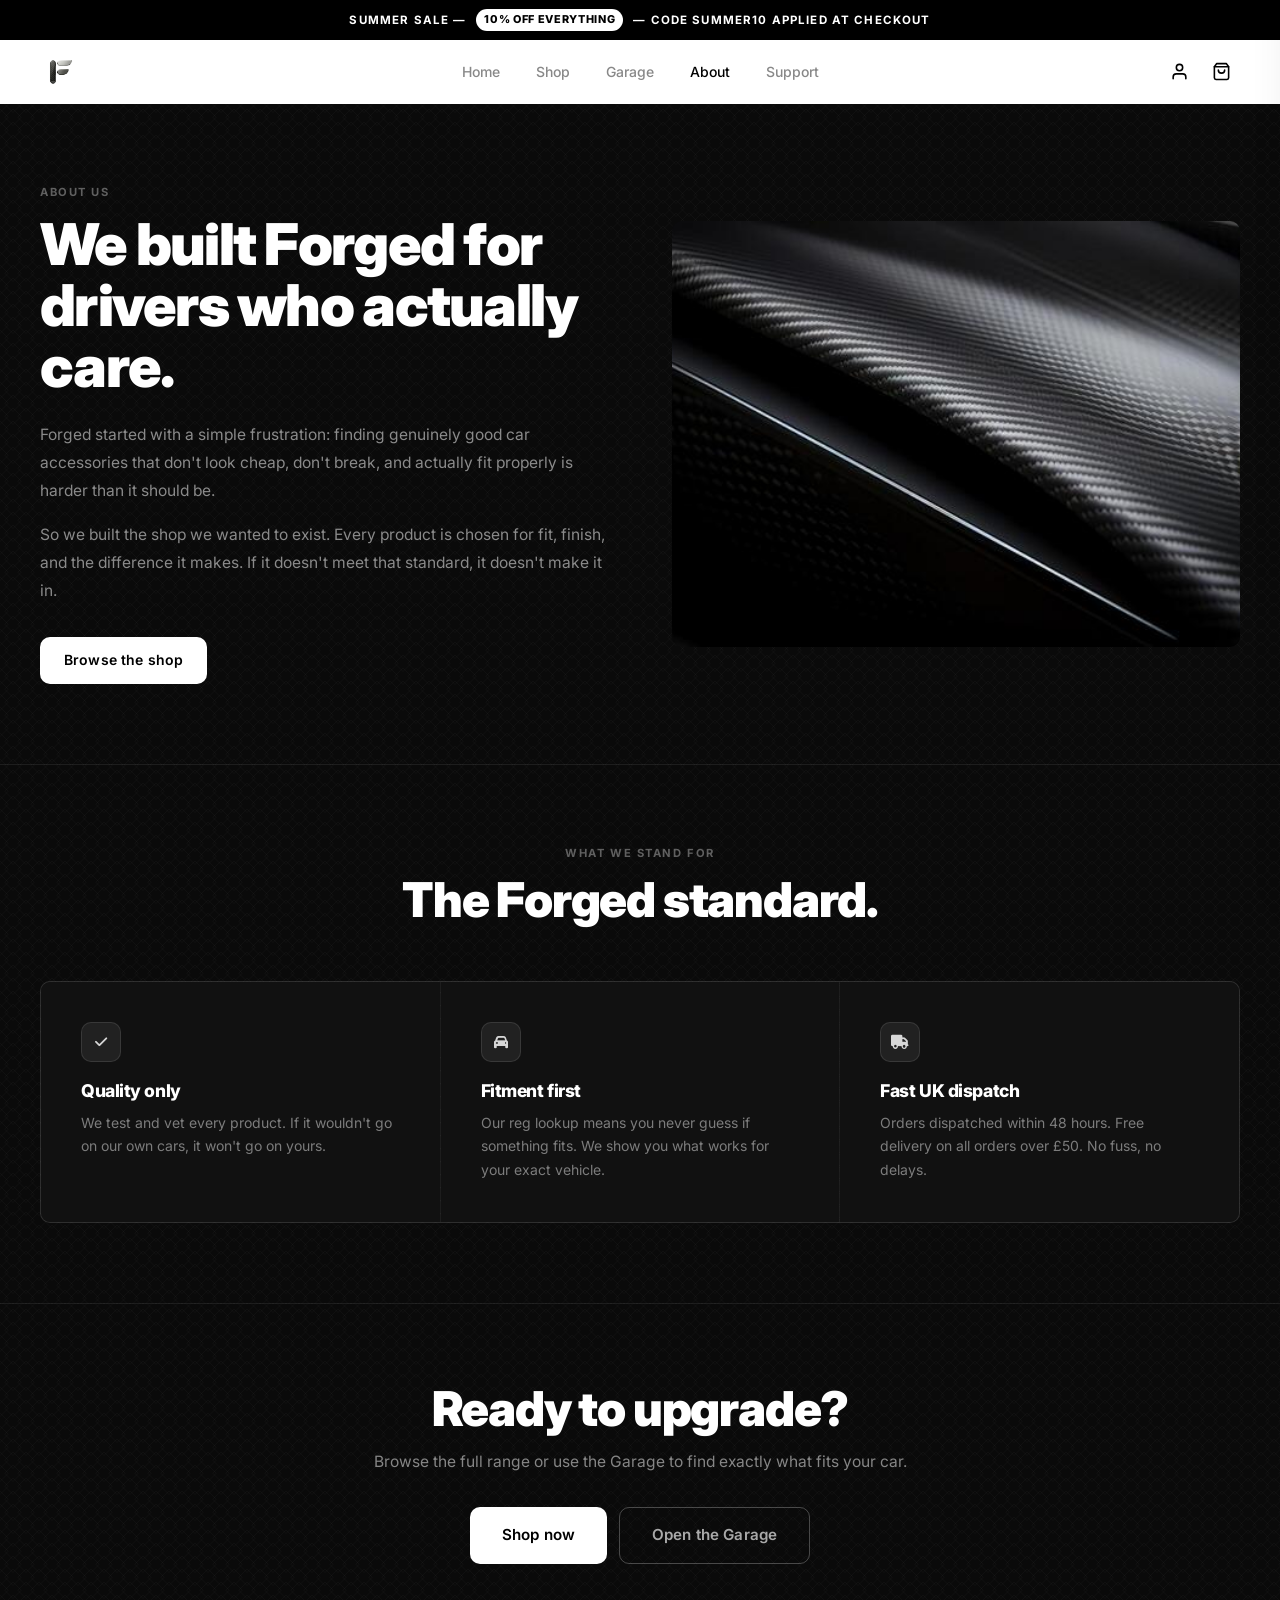
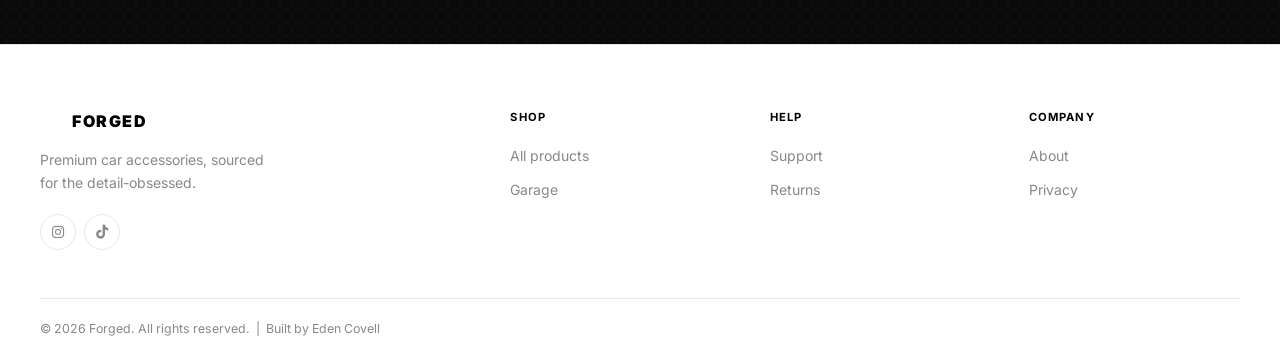
==== commit 1fc1dfd4: "Dark editorial design for about page + garage search animations About page: - All three sections (he" ====
--- a/about.html
+++ b/about.html
@@ -48,66 +48,56 @@
   </div>
 
   <!-- About Hero -->
-  <section class="about-hero-sec" style="padding: 80px 40px; border-bottom: 1px solid var(--grey-200);">
-    <div class="about-hero-grid" style="max-width: var(--content-w); margin: 0 auto; display: grid; grid-template-columns: 1fr 1fr; gap: 64px; align-items: center;">
+  <section class="about-hero-sec">
+    <div class="about-hero-grid">
       <div class="reveal">
         <p class="section-label">About us</p>
-        <h1 style="font-size: clamp(2.5rem, 5vw, 4rem); font-weight: 900; letter-spacing: -0.025em; margin-bottom: 24px;">We built Forged for drivers who actually care.</h1>
-        <p style="color: var(--grey-500); line-height: 1.8; font-size: 0.975rem; margin-bottom: 16px;">
-          Forged started with a simple frustration: finding genuinely good car accessories that don't look cheap, don't break, and actually fit properly is harder than it should be.
-        </p>
-        <p style="color: var(--grey-500); line-height: 1.8; font-size: 0.975rem; margin-bottom: 32px;">
-          So we built the shop we wanted to exist. Every product is chosen for fit, finish, and the difference it makes. If it doesn't meet that standard, it doesn't make it in.
-        </p>
+        <h1 class="about-hero-title">We built Forged for drivers who actually care.</h1>
+        <p class="about-hero-body">Forged started with a simple frustration: finding genuinely good car accessories that don't look cheap, don't break, and actually fit properly is harder than it should be.</p>
+        <p class="about-hero-body">So we built the shop we wanted to exist. Every product is chosen for fit, finish, and the difference it makes. If it doesn't meet that standard, it doesn't make it in.</p>
         <a href="/shop" class="btn btn-primary">Browse the shop</a>
       </div>
       <div class="reveal reveal-delay-1">
-        <div style="aspect-ratio: 4/3; border-radius: var(--radius); overflow: hidden;">
-          <img src="about us page.jpg" alt="Forged — About us" style="width:100%;height:100%;object-fit:cover;">
+        <div class="about-hero-img-wrap">
+          <img src="about us page.jpg" alt="Forged — About us">
         </div>
       </div>
     </div>
   </section>
 
   <!-- Values -->
-  <section class="about-values-sec" style="padding: 80px 40px; border-bottom: 1px solid var(--grey-200);">
-    <div style="max-width: var(--content-w); margin: 0 auto;">
-      <div style="text-align: center; margin-bottom: 56px;" class="reveal">
+  <section class="about-values-sec">
+    <div class="about-values-inner">
+      <div class="about-values-head reveal">
         <p class="section-label">What we stand for</p>
         <h2 class="section-title">The Forged standard.</h2>
       </div>
-      <div class="about-values-grid" style="display: grid; grid-template-columns: repeat(3, 1fr); gap: 1px; background: var(--grey-200); border: 1px solid var(--grey-200);">
-        <div style="background: var(--white); padding: 40px;" class="reveal">
-          <div style="width:40px;height:40px;background:var(--black);border-radius:10px;display:flex;align-items:center;justify-content:center;margin-bottom:20px;">
-            <i class="fa-solid fa-check" style="color:white;font-size:14px;"></i>
-          </div>
-          <h4 style="font-size: 1.1rem; font-weight: 800; margin-bottom: 10px;">Quality only</h4>
-          <p style="color: var(--grey-500); font-size: 0.875rem; line-height: 1.7;">We test and vet every product. If it wouldn't go on our own cars, it won't go on yours.</p>
+      <div class="about-values-grid">
+        <div class="about-value-card reveal">
+          <div class="about-value-icon"><i class="fa-solid fa-check"></i></div>
+          <h4 class="about-value-title">Quality only</h4>
+          <p class="about-value-text">We test and vet every product. If it wouldn't go on our own cars, it won't go on yours.</p>
         </div>
-        <div style="background: var(--white); padding: 40px;" class="reveal reveal-delay-1">
-          <div style="width:40px;height:40px;background:var(--black);border-radius:10px;display:flex;align-items:center;justify-content:center;margin-bottom:20px;">
-            <i class="fa-solid fa-car" style="color:white;font-size:14px;"></i>
-          </div>
-          <h4 style="font-size: 1.1rem; font-weight: 800; margin-bottom: 10px;">Fitment first</h4>
-          <p style="color: var(--grey-500); font-size: 0.875rem; line-height: 1.7;">Our reg lookup means you never guess if something fits. We show you what works for your exact vehicle.</p>
+        <div class="about-value-card reveal reveal-delay-1">
+          <div class="about-value-icon"><i class="fa-solid fa-car"></i></div>
+          <h4 class="about-value-title">Fitment first</h4>
+          <p class="about-value-text">Our reg lookup means you never guess if something fits. We show you what works for your exact vehicle.</p>
         </div>
-        <div style="background: var(--white); padding: 40px;" class="reveal reveal-delay-2">
-          <div style="width:40px;height:40px;background:var(--black);border-radius:10px;display:flex;align-items:center;justify-content:center;margin-bottom:20px;">
-            <i class="fa-solid fa-truck" style="color:white;font-size:14px;"></i>
-          </div>
-          <h4 style="font-size: 1.1rem; font-weight: 800; margin-bottom: 10px;">Fast UK dispatch</h4>
-          <p style="color: var(--grey-500); font-size: 0.875rem; line-height: 1.7;">Orders dispatched within 48 hours. Free delivery on all orders over Â£50. No fuss, no delays.</p>
+        <div class="about-value-card reveal reveal-delay-2">
+          <div class="about-value-icon"><i class="fa-solid fa-truck"></i></div>
+          <h4 class="about-value-title">Fast UK dispatch</h4>
+          <p class="about-value-text">Orders dispatched within 48 hours. Free delivery on all orders over £50. No fuss, no delays.</p>
         </div>
       </div>
     </div>
   </section>
 
   <!-- CTA -->
-  <section style="padding: 80px 40px; text-align: center;">
-    <div style="max-width: 600px; margin: 0 auto;" class="reveal">
-      <h2 class="section-title" style="margin-bottom: 16px;">Ready to upgrade?</h2>
-      <p style="color: var(--grey-500); margin-bottom: 32px; font-size: 0.975rem;">Browse the full range or use the Garage to find exactly what fits your car.</p>
-      <div style="display: flex; gap: 12px; justify-content: center; flex-wrap: wrap;">
+  <section class="about-cta-sec">
+    <div class="about-cta-inner reveal">
+      <h2 class="section-title">Ready to upgrade?</h2>
+      <p class="about-cta-sub">Browse the full range or use the Garage to find exactly what fits your car.</p>
+      <div class="about-cta-btns">
         <a href="/shop" class="btn btn-primary btn-lg">Shop now</a>
         <a href="/garage" class="btn btn-outline btn-lg">Open the Garage</a>
       </div>
--- a/css/style.css
+++ b/css/style.css
@@ -482,6 +482,23 @@
 .reg-section .section-title  { color: var(--white); }
 .reg-section .section-sub    { color: rgba(255,255,255,0.5); }
 .reg-section .reg-disclaimer { color: rgba(255,255,255,0.3); }
+
+/* Dark-context reg result (garage hero + home reg section) */
+.garage-hero .reg-result,
+.reg-section .reg-result {
+  background: rgba(255,255,255,0.06);
+  border-color: rgba(255,255,255,0.12);
+}
+.garage-hero .reg-make, .reg-section .reg-make { color: #fff; }
+.garage-hero .reg-model, .reg-section .reg-model { color: rgba(255,255,255,0.8); }
+.garage-hero .reg-trim, .garage-hero .reg-year,
+.reg-section .reg-trim, .reg-section .reg-year { color: rgba(255,255,255,0.42); }
+.garage-hero .btn-outline, .reg-section .btn-outline {
+  border-color: rgba(255,255,255,0.25); color: rgba(255,255,255,0.65);
+}
+.garage-hero .btn-outline:hover, .reg-section .btn-outline:hover {
+  background: rgba(255,255,255,0.1); color: #fff; border-color: rgba(255,255,255,0.5);
+}
 .reg-section-inner {
   max-width: 600px; margin: 0 auto; text-align: center;
 }
@@ -606,7 +623,92 @@
 }
 
 /* ============================================================
-   PRODUCTS GRID
+   SHOP PAGE — Dark Editorial Header
+   ============================================================ */
+.shop-hero {
+  background: #0a0a0a;
+  background-image:
+    repeating-linear-gradient(
+      45deg,
+      transparent 0, transparent 5px,
+      rgba(255,255,255,0.022) 5px, rgba(255,255,255,0.022) 6px,
+      transparent 6px, transparent 12px,
+      rgba(255,255,255,0.011) 12px, rgba(255,255,255,0.011) 13px
+    ),
+    repeating-linear-gradient(
+      -45deg,
+      transparent 0, transparent 5px,
+      rgba(255,255,255,0.022) 5px, rgba(255,255,255,0.022) 6px,
+      transparent 6px, transparent 12px,
+      rgba(255,255,255,0.011) 12px, rgba(255,255,255,0.011) 13px
+    );
+  background-size: 13px 13px;
+  padding: 64px 40px 0;
+}
+.shop-hero-inner {
+  max-width: var(--max-w);
+  margin: 0 auto;
+}
+.shop-hero-eyebrow {
+  display: flex;
+  align-items: center;
+  justify-content: space-between;
+  margin-bottom: 20px;
+}
+.shop-hero-eyebrow .section-label { color: rgba(255,255,255,0.35); margin-bottom: 0; }
+.shop-season {
+  font-size: 0.62rem;
+  font-weight: 700;
+  letter-spacing: 0.18em;
+  text-transform: uppercase;
+  color: rgba(255,255,255,0.28);
+}
+.shop-hero-title {
+  font-size: clamp(3.5rem, 8vw, 7.5rem);
+  font-weight: 900;
+  letter-spacing: -0.04em;
+  line-height: 0.88;
+  color: #fff;
+  margin-bottom: 32px;
+}
+.shop-hero-bottom {
+  display: flex;
+  align-items: center;
+  justify-content: space-between;
+  border-top: 1px solid rgba(255,255,255,0.1);
+  padding: 14px 0;
+}
+.shop-hero-count {
+  font-size: 0.66rem;
+  font-weight: 700;
+  letter-spacing: 0.1em;
+  text-transform: uppercase;
+  color: rgba(255,255,255,0.28);
+}
+
+/* Shop filters — embedded in dark hero */
+.shop-filters {
+  display: flex;
+  gap: 6px;
+  flex-wrap: wrap;
+  align-items: center;
+}
+.filter-btn {
+  padding: 6px 16px;
+  font-size: 0.71rem; font-weight: 700;
+  letter-spacing: 0.06em; text-transform: uppercase;
+  border: 1.5px solid rgba(255,255,255,0.18);
+  border-radius: var(--radius-pill);
+  background: transparent;
+  color: rgba(255,255,255,0.45);
+  cursor: pointer;
+  transition: background 0.18s ease, color 0.18s ease, border-color 0.18s ease;
+}
+.filter-btn:hover { border-color: rgba(255,255,255,0.5); color: rgba(255,255,255,0.85); }
+.filter-btn.active { background: #fff; color: #000; border-color: #fff; }
+
+/* ============================================================
+   PRODUCTS GRID — Seamless image-dominant cards
    ============================================================ */
 .products-section {
   padding: 80px 0;
@@ -624,115 +726,139 @@
 .products-grid {
   display: grid;
   grid-template-columns: repeat(4, 1fr);
-  border-top: 1px solid var(--grey-200);
-  border-left: 1px solid var(--grey-200);
-}
+  gap: 2px;
+  background: #141414;
+  transition: opacity 0.18s ease;
+}
+.products-grid.grid-filtering { opacity: 0; }
+
 .product-card {
-  border-right: 1px solid var(--grey-200);
-  border-bottom: 1px solid var(--grey-200);
-  display: flex; flex-direction: column;
-  background: var(--white);
-  transition: background 220ms ease;
+  position: relative;
   cursor: pointer;
   overflow: hidden;
-  position: relative;
+  background: #111;
   touch-action: manipulation;
   -webkit-tap-highlight-color: transparent;
   user-select: none;
   -webkit-user-select: none;
 }
-.product-card::before {
-  content: ''; position: absolute;
-  top: 0; left: 0; bottom: 0; width: 2px;
-  background: var(--black);
-  transform: scaleY(0); transform-origin: bottom;
-  transition: transform 360ms cubic-bezier(0.16, 1, 0.3, 1);
-  z-index: 1;
-}
-.product-card:hover::before { transform: scaleY(1); }
-.product-card:hover { background: var(--grey-100); }
+.product-card.reveal { transition-delay: var(--reveal-delay, 0ms); }
+
 .product-img {
-  aspect-ratio: 4/3; overflow: hidden;
-  background: var(--grey-100);
+  aspect-ratio: 1 / 1;
+  overflow: hidden;
   position: relative;
+  display: block;
 }
 .product-img img {
   width: 100%; height: 100%; object-fit: cover;
-  transition: transform 500ms cubic-bezier(0.4,0,0.2,1);
-}
-.product-card:hover .product-img img { transform: scale(1.06); }
+  transition: transform 700ms cubic-bezier(0.25, 1, 0.5, 1), filter 400ms ease;
+  will-change: transform;
+}
+.product-card:hover .product-img img {
+  transform: scale(1.07);
+  filter: brightness(0.72);
+}
 .product-img-placeholder {
   width: 100%; height: 100%;
   display: flex; align-items: center; justify-content: center;
-  background: var(--grey-100);
-}
-.product-img-placeholder svg { color: var(--grey-300); }
+  background: #1a1a1a;
+}
+.product-img-placeholder svg { color: #333; }
+
+/* Badges */
 .product-badge {
-  position: absolute; top: 10px; left: 10px;
-  background: var(--black); color: var(--white);
-  font-size: 0.65rem; font-weight: 700;
-  letter-spacing: 0.06em; text-transform: uppercase;
+  position: absolute; top: 12px; left: 12px;
+  background: #fff; color: #000;
+  font-size: 0.6rem; font-weight: 800;
+  letter-spacing: 0.07em; text-transform: uppercase;
   padding: 3px 9px; border-radius: var(--radius-pill);
+  z-index: 4;
 }
 .product-badge--carbon {
-  position: absolute; top: 10px; right: 10px; left: auto;
-  background: #1c1c1e;
-  background-image: repeating-linear-gradient(
-    45deg,
-    rgba(255,255,255,0.04) 0px, rgba(255,255,255,0.04) 1px,
-    transparent 1px, transparent 4px
-  );
-  color: #e5e5e5;
-  border: 1px solid rgba(255,255,255,0.12);
-  font-size: 0.6rem; font-weight: 700;
+  position: absolute; top: 12px; right: 12px; left: auto;
+  background: rgba(255,255,255,0.1);
+  color: rgba(255,255,255,0.82);
+  border: 1px solid rgba(255,255,255,0.22);
+  font-size: 0.58rem; font-weight: 700;
   letter-spacing: 0.08em; text-transform: uppercase;
   padding: 3px 8px; border-radius: var(--radius-pill);
-}
-.product-info {
-  flex: 1; padding: 18px 20px 12px;
-  display: flex; flex-direction: column; gap: 4px;
-}
-.product-category {
-  font-size: 0.65rem; font-weight: 600;
-  letter-spacing: 0.08em; text-transform: uppercase;
-  color: var(--grey-500);
-}
-.product-name { font-size: 0.9rem; font-weight: 700; line-height: 1.3; margin-top: 2px; }
-.product-footer {
-  display: flex; align-items: center; justify-content: space-between;
-  padding: 0 20px 18px;
-}
-.product-price { font-size: 1rem; font-weight: 800; }
+  backdrop-filter: blur(4px);
+  -webkit-backdrop-filter: blur(4px);
+  z-index: 4;
+}
+
+/* Overlay — permanent gradient + hover CTA */
+.product-overlay {
+  position: absolute;
+  inset: 0;
+  display: flex;
+  flex-direction: column;
+  justify-content: flex-end;
+  padding: 16px;
+  background: linear-gradient(
+    to top,
+    rgba(0,0,0,0.88) 0%,
+    rgba(0,0,0,0.52) 28%,
+    rgba(0,0,0,0.12) 55%,
+    transparent 72%
+  );
+  z-index: 2;
+  pointer-events: none;
+}
+.product-card:hover .product-overlay { pointer-events: auto; }
+.product-cat-tag {
+  display: block;
+  font-size: 0.56rem; font-weight: 700;
+  letter-spacing: 0.12em; text-transform: uppercase;
+  color: rgba(255,255,255,0.42);
+  margin-bottom: 5px;
+}
+.product-name {
+  color: #fff;
+  font-size: 0.9rem; font-weight: 700; line-height: 1.25;
+  margin-bottom: 3px;
+}
+.product-variants-hint {
+  font-size: 0.63rem;
+  color: rgba(255,255,255,0.42);
+  font-weight: 500;
+  margin-bottom: 4px;
+}
+.product-price { font-size: 0.92rem; font-weight: 800; color: rgba(255,255,255,0.94); }
 .product-price .was {
-  font-size: 0.8rem; font-weight: 400;
-  color: var(--grey-500); text-decoration: line-through; margin-left: 6px;
-}
-.product-add-btn {
-  display: inline-flex; align-items: center; gap: 5px;
-  padding: 7px 13px;
-  background: var(--black); color: var(--white);
-  border-radius: var(--radius); font-size: 0.75rem; font-weight: 600;
-  cursor: pointer; border: none;
-  transition: background var(--transition), transform var(--transition);
-  font-family: var(--font); white-space: nowrap;
-}
-.product-add-btn:hover { background: #333; transform: translateY(-1px); }
-
-/* Shop page filters */
-.shop-filters {
-  display: flex; gap: 8px; flex-wrap: wrap;
-  padding: 24px 40px; border-bottom: 1px solid var(--grey-200);
-  max-width: var(--max-w); margin: 0 auto;
-}
-.filter-btn {
-  padding: 7px 18px; font-size: 0.8rem; font-weight: 600;
-  border: 1.5px solid var(--grey-200);
-  border-radius: var(--radius-pill);
-  background: var(--white); color: var(--grey-700);
-  cursor: pointer; transition: var(--transition);
-}
-.filter-btn:hover, .filter-btn.active {
-  background: var(--black); color: var(--white); border-color: var(--black);
+  font-size: 0.75rem; font-weight: 400;
+  color: rgba(255,255,255,0.35); text-decoration: line-through; margin-left: 5px;
+}
+.product-ol-cta {
+  margin-top: 12px;
+  transform: translateY(14px);
+  opacity: 0;
+  transition: transform 0.3s cubic-bezier(0.22,1,0.36,1), opacity 0.25s ease;
+}
+.product-card:hover .product-ol-cta { transform: translateY(0); opacity: 1; }
+.product-view-btn {
+  display: inline-flex;
+  align-items: center;
+  gap: 7px;
+  font-size: 0.71rem; font-weight: 700;
+  color: #fff;
+  letter-spacing: 0.05em; text-transform: uppercase;
+  padding: 8px 16px;
+  border: 1.5px solid rgba(255,255,255,0.45);
+  border-radius: 4px;
+  background: rgba(255,255,255,0.08);
+  backdrop-filter: blur(4px);
+  -webkit-backdrop-filter: blur(4px);
+  transition: background 0.15s, border-color 0.15s;
+}
+.product-view-btn svg { width: 13px; height: 13px; display: block; }
+.product-card:hover .product-view-btn {
+  background: rgba(255,255,255,0.16);
+  border-color: rgba(255,255,255,0.75);
+}
+@media (hover: none) {
+  .product-ol-cta { transform: translateY(0); opacity: 0.85; }
 }
 
 /* ============================================================
@@ -907,27 +1033,186 @@
    PAGE — GARAGE
    ============================================================ */
 .garage-hero {
-  padding: 100px 40px 80px;
-  text-align: center; border-bottom: 1px solid var(--grey-200);
-}
-.garage-hero .section-title { font-size: clamp(2.5rem, 5vw, 4rem); margin-bottom: 16px; }
-.garage-hero .section-sub { margin-bottom: 48px; }
+  background: #0a0a0a;
+  background-image:
+    repeating-linear-gradient(
+      45deg,
+      transparent 0, transparent 5px,
+      rgba(255,255,255,0.022) 5px, rgba(255,255,255,0.022) 6px,
+      transparent 6px, transparent 12px,
+      rgba(255,255,255,0.011) 12px, rgba(255,255,255,0.011) 13px
+    ),
+    repeating-linear-gradient(
+      -45deg,
+      transparent 0, transparent 5px,
+      rgba(255,255,255,0.022) 5px, rgba(255,255,255,0.022) 6px,
+      transparent 6px, transparent 12px,
+      rgba(255,255,255,0.011) 12px, rgba(255,255,255,0.011) 13px
+    );
+  background-size: 13px 13px;
+  padding: 80px 40px 64px;
+  text-align: center;
+}
+.garage-hero .section-label { color: rgba(255,255,255,0.35); }
+.garage-hero .section-title {
+  font-size: clamp(2.5rem, 6vw, 5.5rem);
+  color: #fff; margin-bottom: 16px;
+}
+.garage-hero .section-sub { color: rgba(255,255,255,0.5); margin-bottom: 40px; }
+.garage-hero .reg-disclaimer { color: rgba(255,255,255,0.22); }
+
+#garage-products { background: #0a0a0a; }
 .garage-results { max-width: var(--max-w); margin: 0 auto; padding: 48px 40px 32px; }
+.garage-results .section-label { color: rgba(255,255,255,0.35); }
 .garage-vehicle-card {
-  background: var(--grey-100); border-radius: var(--radius);
+  background: #141414;
+  border: 1px solid rgba(255,255,255,0.1);
+  border-radius: var(--radius);
   padding: 32px; margin-bottom: 40px;
-  display: flex; align-items: center; gap: 32px; border: 1px solid var(--grey-200);
+  display: flex; align-items: center; gap: 32px;
 }
 .garage-vehicle-info { flex: 1; }
-.garage-vehicle-make { font-size: 2rem; font-weight: 900; letter-spacing: -0.02em; }
-.garage-vehicle-model { font-size: 1.25rem; font-weight: 600; color: var(--grey-700); }
+.garage-vehicle-make { font-size: 2rem; font-weight: 900; letter-spacing: -0.02em; color: #fff; }
+.garage-vehicle-model { font-size: 1.25rem; font-weight: 600; color: rgba(255,255,255,0.5); }
 .garage-vehicle-detail { display: flex; gap: 16px; margin-top: 10px; flex-wrap: wrap; }
-.garage-vehicle-detail span { font-size: 0.825rem; color: var(--grey-500); }
+.garage-vehicle-detail span { font-size: 0.825rem; color: rgba(255,255,255,0.32); }
 .garage-reg-plate {
-  background: #FFDD00; color: var(--black);
+  background: #FFDD00; color: #000;
   padding: 12px 24px; border-radius: 8px;
   font-size: 1.6rem; font-weight: 900; letter-spacing: 0.1em;
   border: 2px solid #cca800; flex-shrink: 0; text-transform: uppercase;
+}
+
+/* Browse-all thin bar — sits between dark hero and dark grid */
+.garage-browse-bar {
+  display: flex; align-items: center; justify-content: space-between;
+  padding: 14px 40px;
+  background: #0a0a0a;
+  border-top: 1px solid rgba(255,255,255,0.1);
+  max-width: 100%;
+}
+.garage-browse-bar .section-label { color: rgba(255,255,255,0.35); margin-bottom: 0; }
+.garage-browse-link {
+  font-size: 0.7rem; font-weight: 700;
+  letter-spacing: 0.06em; text-transform: uppercase;
+  color: rgba(255,255,255,0.45); text-decoration: none;
+  border: 1.5px solid rgba(255,255,255,0.2);
+  border-radius: var(--radius-pill); padding: 5px 14px;
+  transition: color 0.18s, border-color 0.18s;
+}
+.garage-browse-link:hover { color: #fff; border-color: rgba(255,255,255,0.55); }
+
+/* Garage search animations */
+#garage-products { opacity: 0; }
+#garage-products.g-visible {
+  animation: gSectionIn 0.5s cubic-bezier(0.22,1,0.36,1) forwards;
+}
+@keyframes gSectionIn {
+  from { opacity: 0; transform: translateY(22px); }
+  to   { opacity: 1; transform: translateY(0); }
+}
+.garage-vehicle-card.g-entering {
+  animation: gCardIn 0.55s cubic-bezier(0.22,1,0.36,1) 0.1s both;
+}
+@keyframes gCardIn {
+  from { opacity: 0; transform: translateY(-18px); }
+  to   { opacity: 1; transform: translateY(0); }
+}
+#garage-fit-heading.g-entering {
+  animation: gLabelIn 0.4s ease 0.22s both;
+}
+@keyframes gLabelIn {
+  from { opacity: 0; transform: translateY(8px); }
+  to   { opacity: 1; transform: translateY(0); }
+}
+
+/* ============================================================
+   PAGE — ABOUT
+   ============================================================ */
+.about-hero-sec,
+.about-values-sec,
+.about-cta-sec {
+  background: #0a0a0a;
+  background-image:
+    repeating-linear-gradient(
+      45deg,
+      transparent 0, transparent 5px,
+      rgba(255,255,255,0.022) 5px, rgba(255,255,255,0.022) 6px,
+      transparent 6px, transparent 12px,
+      rgba(255,255,255,0.011) 12px, rgba(255,255,255,0.011) 13px
+    ),
+    repeating-linear-gradient(
+      -45deg,
+      transparent 0, transparent 5px,
+      rgba(255,255,255,0.022) 5px, rgba(255,255,255,0.022) 6px,
+      transparent 6px, transparent 12px,
+      rgba(255,255,255,0.011) 12px, rgba(255,255,255,0.011) 13px
+    );
+  background-size: 13px 13px;
+}
+.about-hero-sec {
+  padding: 80px 40px;
+  border-bottom: 1px solid rgba(255,255,255,0.08);
+}
+.about-hero-grid {
+  max-width: var(--content-w); margin: 0 auto;
+  display: grid; grid-template-columns: 1fr 1fr; gap: 64px; align-items: center;
+}
+.about-hero-sec .section-label { color: rgba(255,255,255,0.35); }
+.about-hero-title {
+  font-size: clamp(2.2rem, 4.5vw, 3.8rem);
+  font-weight: 900; letter-spacing: -0.03em; line-height: 1.06;
+  color: #fff; margin-bottom: 24px;
+}
+.about-hero-body {
+  color: rgba(255,255,255,0.52); line-height: 1.8; font-size: 0.975rem; margin-bottom: 16px;
+}
+.about-hero-body:last-of-type { margin-bottom: 32px; }
+.about-hero-img-wrap {
+  aspect-ratio: 4/3; border-radius: var(--radius); overflow: hidden;
+}
+.about-hero-img-wrap img { width: 100%; height: 100%; object-fit: cover; display: block; }
+.about-hero-sec .btn-primary { background: #fff; color: #000; border-color: #fff; }
+.about-hero-sec .btn-primary:hover { background: #e8e8e8; border-color: #e8e8e8; }
+
+.about-values-sec {
+  padding: 80px 40px;
+  border-bottom: 1px solid rgba(255,255,255,0.08);
+}
+.about-values-inner { max-width: var(--content-w); margin: 0 auto; }
+.about-values-head { text-align: center; margin-bottom: 56px; }
+.about-values-head .section-label { color: rgba(255,255,255,0.35); }
+.about-values-head .section-title { color: #fff; }
+.about-values-grid {
+  display: grid; grid-template-columns: repeat(3, 1fr);
+  gap: 1px; background: rgba(255,255,255,0.08);
+  border: 1px solid rgba(255,255,255,0.08); border-radius: var(--radius); overflow: hidden;
+}
+.about-value-card { background: #111; padding: 40px; }
+.about-value-icon {
+  width: 40px; height: 40px;
+  background: rgba(255,255,255,0.07);
+  border: 1px solid rgba(255,255,255,0.1);
+  border-radius: 10px;
+  display: flex; align-items: center; justify-content: center;
+  margin-bottom: 20px;
+}
+.about-value-icon i { color: rgba(255,255,255,0.82); font-size: 14px; }
+.about-value-title { font-size: 1.1rem; font-weight: 800; margin-bottom: 10px; color: #fff; }
+.about-value-text { color: rgba(255,255,255,0.45); font-size: 0.875rem; line-height: 1.7; }
+
+.about-cta-sec { padding: 80px 40px; text-align: center; }
+.about-cta-inner { max-width: 600px; margin: 0 auto; }
+.about-cta-inner .section-title { color: #fff; margin-bottom: 16px; }
+.about-cta-sub { color: rgba(255,255,255,0.5); margin-bottom: 32px; font-size: 0.975rem; }
+.about-cta-btns { display: flex; gap: 12px; justify-content: center; flex-wrap: wrap; }
+.about-cta-sec .btn-primary { background: #fff; color: #000; border-color: #fff; }
+.about-cta-sec .btn-primary:hover { background: #e8e8e8; border-color: #e8e8e8; }
+.about-cta-sec .btn-outline {
+  border-color: rgba(255,255,255,0.25); color: rgba(255,255,255,0.65);
+}
+.about-cta-sec .btn-outline:hover {
+  border-color: rgba(255,255,255,0.55); color: #fff; background: rgba(255,255,255,0.06);
 }
 
 /* ============================================================
@@ -1098,29 +1383,25 @@
   .footer-inner { padding: 48px 20px 0; }
   .footer-top { grid-template-columns: 1fr; gap: 28px; }
   .footer-bottom { flex-direction: column; gap: 12px; padding: 20px 0; }
-  .shop-filters { padding: 16px 20px; }
+  .shop-hero { padding: 48px 20px 0; }
+  .shop-hero-title { font-size: clamp(2.8rem, 11vw, 4.5rem); }
+  .shop-hero-bottom { flex-direction: column; gap: 12px; align-items: flex-start; }
   .contact-section { padding: 56px 20px; }
-  .garage-hero { padding: 64px 20px 56px; }
+  .garage-hero { padding: 56px 20px 48px; }
+  .garage-browse-bar { padding: 12px 20px; }
   .garage-results { padding: 32px 20px; }
   .garage-vehicle-card { flex-direction: column; align-items: flex-start; gap: 16px; }
   .wrap, .wrap--wide { padding: 0 20px; }
 
   /* About page */
-  .about-hero-sec { padding: 48px 20px !important; }
-  .about-hero-grid { grid-template-columns: 1fr !important; gap: 32px !important; }
-  .about-values-sec { padding: 48px 20px !important; }
-  .about-values-grid {
-    grid-template-columns: 1fr !important;
-    gap: 0 !important;
-    background: transparent !important;
-    border: none !important;
-  }
-  .about-values-grid > div { border: 1px solid var(--grey-200) !important; padding: 28px !important; }
-  .about-values-grid > div + div { border-top: none !important; }
-
-  /* Product card footer: stack price + button on narrow screens */
-  .product-footer { flex-direction: column; align-items: flex-start; gap: 10px; }
-  .product-add-btn { width: 100%; text-align: center; }
+  .about-hero-sec { padding: 48px 20px; }
+  .about-hero-grid { grid-template-columns: 1fr; gap: 32px; }
+  .about-values-sec { padding: 48px 20px; }
+  .about-cta-sec { padding: 56px 20px; }
+  .about-values-grid { grid-template-columns: 1fr; }
+  .about-value-card { padding: 28px; }
+  .about-value-card + .about-value-card { border-top: 1px solid rgba(255,255,255,0.08); }
+
 }
 @media (max-width: 480px) {
   .products-grid { grid-template-columns: repeat(2, 1fr); }
@@ -1484,6 +1765,17 @@
 }
 @keyframes spin { to { transform: rotate(360deg); } }
 
+/* Account animations */
+@keyframes acctSlideUp {
+  from { opacity: 0; transform: translateY(16px); }
+  to   { opacity: 1; transform: translateY(0); }
+}
+@keyframes acctTabIn {
+  from { opacity: 0; transform: translateY(8px); }
+  to   { opacity: 1; transform: translateY(0); }
+}
+.acct-tab-enter { animation: acctTabIn 0.3s cubic-bezier(0.22,1,0.36,1) both; }
+
 /* Dashboard layout */
 #account-dashboard { width: 100%; }
 .acct-layout {
@@ -1502,6 +1794,7 @@
   flex-direction: column;
   gap: 32px;
   background: #fafafa;
+  animation: acctSlideUp 0.5s cubic-bezier(0.22,1,0.36,1) 0.05s both;
 }
 .acct-profile { display: flex; flex-direction: column; align-items: flex-start; gap: 4px; }
 .acct-avatar {
@@ -1538,7 +1831,7 @@
 .acct-nav-staff:hover svg { opacity: 1; }
 
 /* Main content */
-.acct-main { flex: 1; padding: 52px 56px; min-width: 0; }
+.acct-main { flex: 1; padding: 52px 56px; min-width: 0; animation: acctSlideUp 0.5s cubic-bezier(0.22,1,0.36,1) 0.12s both; }
 .acct-tab-header { margin-bottom: 32px; }
 .acct-tab-title {
   font-size: clamp(1.6rem, 2.5vw, 2.25rem);
@@ -1581,71 +1874,123 @@
 .order-card {
   border: 1.5px solid var(--grey-200);
   border-radius: var(--radius);
-  padding: 24px;
-  margin-bottom: 14px;
-  transition: border-color 0.2s;
-}
-.order-card:hover { border-color: #aaa; }
+  padding: 22px 24px;
+  margin-bottom: 12px;
+  transition: border-color 0.2s, box-shadow 0.2s;
+  animation: acctSlideUp 0.45s cubic-bezier(0.22,1,0.36,1) var(--anim-delay,0s) both;
+}
+.order-card:hover {
+  border-color: #ccc;
+  box-shadow: 0 4px 20px rgba(0,0,0,0.06);
+}
 .order-card-header {
   display: flex;
   align-items: flex-start;
   justify-content: space-between;
   gap: 12px;
-  margin-bottom: 6px;
-}
-.order-number { font-weight: 800; font-size: 0.95rem; }
-.order-meta { font-size: 0.78rem; color: var(--grey-400); margin-top: 2px; }
-.order-total { font-weight: 800; font-size: 0.95rem; white-space: nowrap; }
+  margin-bottom: 4px;
+}
+.order-card-id-wrap { display: flex; flex-direction: column; gap: 2px; }
+.order-number { font-weight: 800; font-size: 0.95rem; letter-spacing: -0.01em; }
+.order-meta { font-size: 0.76rem; color: var(--grey-400); }
+.order-card-right { display: flex; flex-direction: column; align-items: flex-end; gap: 6px; flex-shrink: 0; }
+.order-total { font-weight: 800; font-size: 1rem; letter-spacing: -0.01em; }
+.order-status {
+  display: inline-flex; align-items: center;
+  font-size: 0.67rem; font-weight: 700;
+  letter-spacing: 0.05em; text-transform: uppercase;
+  padding: 3px 9px; border-radius: 20px; white-space: nowrap;
+}
+.order-status--processing { background: #EFF6FF; color: #1D4ED8; }
+.order-status--transit    { background: #F0FDF4; color: #166534; }
+.order-status--hold       { background: #FFFBEB; color: #92400E; }
+.order-status--delivered  { background: var(--black); color: var(--white); }
+.order-status--refunded   { background: #FEF2F2; color: #991B1B; }
+.order-status--pending    { background: var(--grey-100); color: var(--grey-500); }
+.order-status--cancelled  { background: var(--grey-100); color: var(--grey-400); }
 .order-items {
-  font-size: 0.825rem;
+  font-size: 0.83rem;
   color: var(--grey-500);
-  margin-bottom: 20px;
+  margin: 6px 0 16px;
   line-height: 1.5;
 }
-.order-progress { margin-bottom: 14px; }
+.order-status-desc {
+  font-size: 0.8rem;
+  color: var(--grey-400);
+  margin: -8px 0 18px;
+  line-height: 1.55;
+}
+.order-card--cancelled { opacity: 0.7; }
+.order-card--cancelled .order-number { color: var(--grey-400); }
+.order-cancelled-msg {
+  font-size: 0.82rem;
+  color: var(--grey-400);
+  margin-top: 0;
+}
+.order-cancelled-msg a { color: var(--black); text-decoration: underline; }
+.order-tracking {
+  display: flex; align-items: center; gap: 16px;
+  flex-wrap: wrap; margin-top: 4px;
+}
+.order-tracking-num {
+  font-size: 0.75rem;
+  color: var(--grey-400);
+  font-family: monospace;
+  letter-spacing: 0.03em;
+}
+.order-progress { margin-bottom: 16px; }
 .order-track {
-  height: 3px;
-  background: var(--grey-100);
+  height: 2px;
+  background: #f0f0f0;
   border-radius: 2px;
-  margin-bottom: 10px;
+  margin-bottom: 12px;
   position: relative;
 }
 .order-track-fill {
   position: absolute; top: 0; left: 0; height: 100%;
   background: var(--black);
   border-radius: 2px;
-  transition: width 0.9s cubic-bezier(0.22, 1, 0.36, 1);
+  transition: width 1s cubic-bezier(0.22, 1, 0.36, 1);
 }
 .order-steps { display: flex; justify-content: space-between; }
 .order-step {
   display: flex; flex-direction: column;
-  align-items: center; gap: 6px; flex: 1;
+  align-items: center; gap: 5px; flex: 1;
 }
 .order-step-dot {
-  width: 8px; height: 8px;
+  width: 20px; height: 20px;
   border-radius: 50%;
-  background: var(--grey-200);
-  border: 2px solid var(--grey-200);
+  background: #f4f4f4;
+  border: 1.5px solid #e4e4e4;
+  display: flex; align-items: center; justify-content: center;
+  transition: background 0.25s, border-color 0.25s;
+  flex-shrink: 0;
 }
 .order-step.done .order-step-dot,
 .order-step.current .order-step-dot {
   background: var(--black);
   border-color: var(--black);
 }
+.order-step-dot svg { width: 10px; height: 10px; display: none; }
+.order-step.done .order-step-dot svg { display: block; }
 .order-step span {
-  font-size: 0.68rem;
+  font-size: 0.65rem;
   color: var(--grey-300);
   text-align: center;
   line-height: 1.3;
+  font-weight: 500;
 }
 .order-step.done span,
-.order-step.current span { color: var(--black); font-weight: 600; }
+.order-step.current span { color: var(--black); font-weight: 700; }
 .order-track-link {
-  display: inline-flex; align-items: center; gap: 6px;
-  font-size: 0.8rem; font-weight: 700;
+  display: inline-flex; align-items: center; gap: 7px;
+  font-size: 0.78rem; font-weight: 700;
   color: var(--black); text-decoration: none;
-}
-.order-track-link:hover { opacity: 0.55; }
+  border: 1.5px solid var(--grey-200); border-radius: 8px;
+  padding: 7px 14px; margin-top: 4px;
+  transition: background 0.15s, border-color 0.15s;
+}
+.order-track-link:hover { background: var(--grey-100); border-color: #ccc; }
 
 /* Garage save button in reg result */
 .garage-save-btn { white-space: nowrap; }
@@ -1656,6 +2001,7 @@
   border: 1.5px solid var(--grey-200); border-radius: var(--radius);
   padding: 16px 20px; margin-bottom: 12px;
   transition: border-color 0.2s;
+  animation: acctSlideUp 0.4s cubic-bezier(0.22,1,0.36,1) var(--anim-delay,0s) both;
 }
 .acct-garage-car:hover { border-color: #aaa; }
 .acct-garage-plate {
@@ -1714,7 +2060,7 @@
 .product-modal.open { opacity: 1; pointer-events: all; }
 .pm-inner {
   background: var(--white);
-  width: 100%; max-width: 1080px;
+  width: 100%; max-width: 1100px; /* PM_MAX_WIDTH — match JS constant */
   max-height: calc(100vh - 40px);
   border-radius: var(--radius);
   overflow: hidden;
@@ -1807,6 +2153,32 @@
 .pm-price .was {
   font-size: 1.1rem; font-weight: 400;
   color: var(--grey-500); text-decoration: line-through; margin-left: 8px;
+}
+.pm-sale-row {
+  display: flex;
+  align-items: center;
+  gap: 10px;
+  margin-top: -12px;
+}
+.pm-sale-tag {
+  display: inline-flex;
+  align-items: center;
+  gap: 5px;
+  padding: 3px 9px;
+  background: #f0fdf4;
+  color: #16a34a;
+  border: 1px solid #bbf7d0;
+  border-radius: 20px;
+  font-size: 0.68rem;
+  font-weight: 700;
+  letter-spacing: 0.01em;
+  white-space: nowrap;
+}
+.pm-sale-tag i { font-size: 0.65rem; }
+.pm-save-amount {
+  font-size: 0.72rem;
+  font-weight: 600;
+  color: var(--grey-500);
 }
 .pm-label {
   font-size: 0.68rem; font-weight: 700;
@@ -1874,44 +2246,32 @@
   font-size: 0.95rem;
 }
 
-/* Product grid extras */
-.product-variants-hint {
-  font-size: 0.7rem; color: var(--grey-500); font-weight: 500; margin-top: 2px;
-}
-
-/* Skeleton loader */
+/* Skeleton loader — dark image cards */
 .product-skeleton {
-  border-right: 1px solid var(--grey-200);
-  border-bottom: 1px solid var(--grey-200);
-  background: var(--white);
+  overflow: hidden;
+  background: #111;
 }
 .skeleton-img {
-  aspect-ratio: 4 / 3;
-}
-.skeleton-img, .skeleton-line {
-  background: linear-gradient(90deg, var(--grey-100) 25%, var(--grey-200) 50%, var(--grey-100) 75%);
+  aspect-ratio: 1 / 1;
+  background: linear-gradient(90deg, #1c1c1c 25%, #262626 50%, #1c1c1c 75%);
   background-size: 400% 100%;
-  animation: sk-shimmer 1.4s infinite;
-}
-.skeleton-line {
-  height: 12px; border-radius: 4px;
+  animation: sk-shimmer 1.5s ease-in-out infinite;
 }
 @keyframes sk-shimmer {
   0%   { background-position: 100% 0; }
   100% { background-position: -100% 0; }
 }
 
-/* Garage vehicle fit badge */
+/* Garage vehicle fit badge — inside product overlay */
 .garage-fit-tag {
-  position: absolute;
-  bottom: 10px; right: 10px;
-  background: #16a34a; color: #fff;
-  font-size: 0.62rem; font-weight: 700;
-  letter-spacing: 0.06em; text-transform: uppercase;
-  padding: 4px 10px; border-radius: 20px;
+  display: inline-flex;
+  font-size: 0.57rem; font-weight: 700;
+  letter-spacing: 0.1em; text-transform: uppercase;
+  color: rgba(80,220,120,0.95);
+  margin-bottom: 4px;
 }
 .garage-fit-tag--warn {
-  background: #78716c; color: #fff;
+  color: rgba(255,190,60,0.95);
 }
 
 /* Description show more/less */
